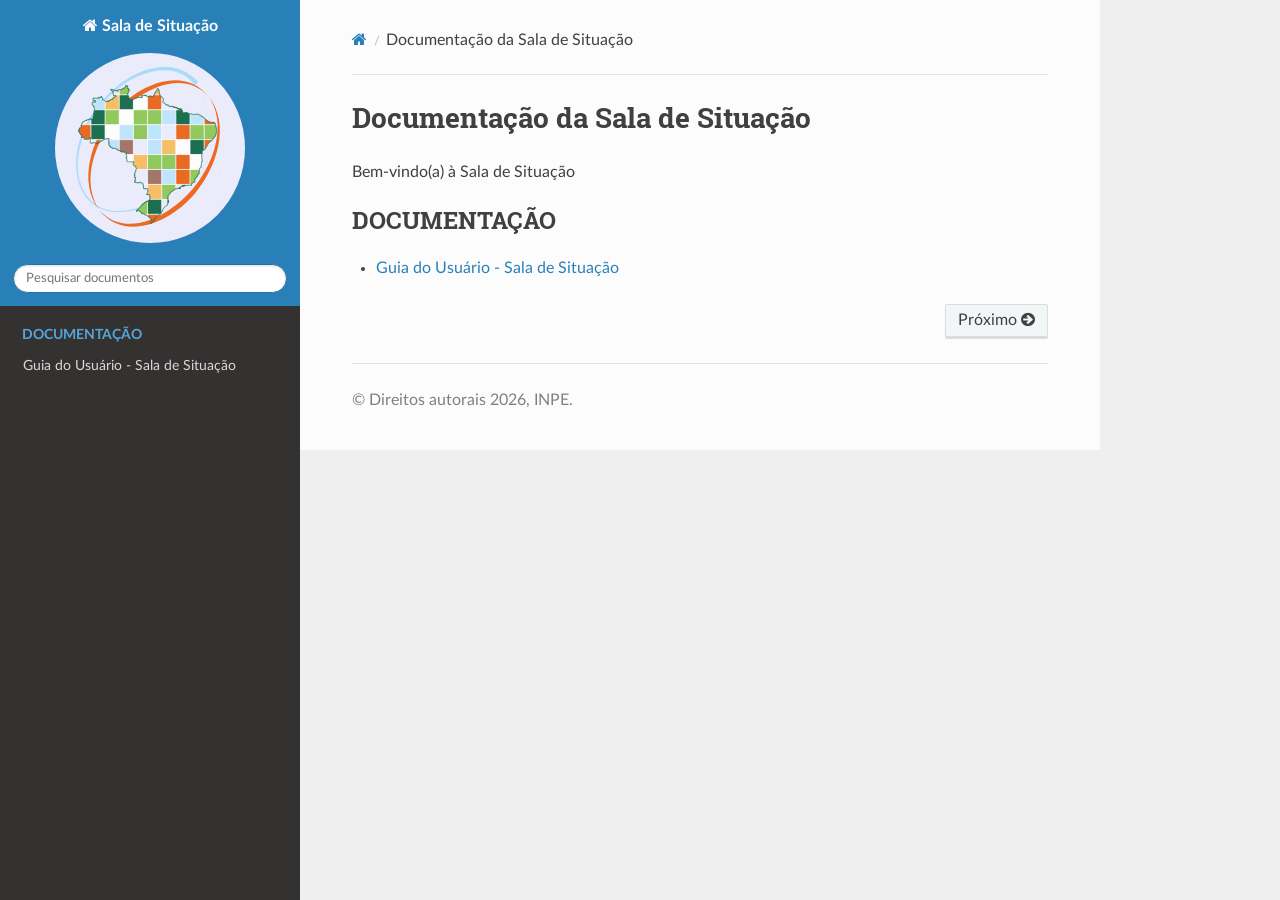
==== index.html @ 388e9366 "Add files via upload" ====
<!DOCTYPE html>
<html class="writer-html5" lang="pt-BR" data-content_root="./">
<head>
  <meta charset="utf-8" />
  <meta name="viewport" content="width=device-width, initial-scale=1" />
  <meta name="viewport" content="width=device-width, initial-scale=1.0" />
  <title>Documentação do Sala de Situação &mdash; Documentação Sala de Situação 1.0.0</title>
  <link rel="stylesheet" type="text/css" href="_static/pygments.css?v=b86133f3" />
  <link rel="stylesheet" type="text/css" href="_static/css/theme.css?v=9edc463e" />
  <link rel="stylesheet" type="text/css" href="_static/style.css?v=659b1e63" />

  <script src="_static/jquery.js?v=5d32c60e"></script>
  <script src="_static/_sphinx_javascript_frameworks_compat.js?v=2cd50e6c"></script>
  <script src="_static/documentation_options.js?v=c0c8e3fa"></script>
  <script src="_static/doctools.js?v=fd6eb6e6"></script>
  <script src="_static/sphinx_highlight.js?v=6ffebe34"></script>
  <script src="_static/translations.js?v=71a39b36"></script>
  <script src="_static/js/theme.js"></script>
  <link rel="index" title="Índice" href="genindex.html" />
  <link rel="search" title="Buscar" href="search.html" />
  <link rel="next" title="Guia do Usuário - Sala de Situação" href="documentacao/sala_de_situacao.html" /> 
</head>

<body class="wy-body-for-nav"> 
  <div class="wy-grid-for-nav">
    <nav data-toggle="wy-nav-shift" class="wy-nav-side">
      <div class="wy-side-scroll">
        <div class="wy-side-nav-search">
          <a href="#" class="icon icon-home">
            Sala de Situação
            <!-- CORRIGIDO: Barra invertida -> normal -->
            <img src="_images/logo_ams.svg" class="logo" alt="Logo" style="height: 200px; width: auto;"/>
          </a>
          <div role="search">
            <form id="rtd-search-form" class="wy-form" action="search.html" method="get">
              <input type="text" name="q" placeholder="Pesquisar documentos" aria-label="Pesquisar documentos" />
              <input type="hidden" name="check_keywords" value="yes" />
              <input type="hidden" name="area" value="default" />
            </form>
          </div>
        </div>
        <div class="wy-menu wy-menu-vertical" data-spy="affix" role="navigation" aria-label="Menu de navegação">
          <p class="caption" role="heading"><span class="caption-text">DOCUMENTAÇÃO</span></p>
          <ul>
            <li class="toctree-l1"><a class="reference internal" href="documentacao/sala_de_situacao.html">Guia do Usuário - Sala de Situação</a></li>
          </ul>
        </div>
      </div>
    </nav>

    <section data-toggle="wy-nav-shift" class="wy-nav-content-wrap">
      <nav class="wy-nav-top" aria-label="Menu de navegação móvel">
        <i data-toggle="wy-nav-top" class="fa fa-bars"></i>
        <a href="#">Sala de Situação</a>
      </nav>

      <div class="wy-nav-content">
        <div class="rst-content">
          <div role="navigation" aria-label="Navegação da página">
            <ul class="wy-breadcrumbs">
              <li><a href="#" class="icon icon-home" aria-label="Home"></a></li>
              <li class="breadcrumb-item active">Documentação da Sala de Situação</li>
              <li class="wy-breadcrumbs-aside"></li>
            </ul>
            <hr/>
          </div>
          <div role="main" class="document" itemscope="itemscope" itemtype="http://schema.org/Article">
            <div itemprop="articleBody">
              <section id="documentacao-da-sala-de-situacao">
                <h1>Documentação da Sala de Situação<a class="headerlink" href="#documentacao-da-sala-de-situacao" title="Link para este cabeçalho">&#xFE0F;</a></h1>
                <p>Bem-vindo(a) à Sala de Situação</p>
                <div class="toctree-wrapper compound">
                  <p class="caption" role="heading"><span class="caption-text">DOCUMENTAÇÃO</span></p>
                  <ul>
                    <li class="toctree-l1"><a class="reference internal" href="documentacao/sala_de_situacao.html">Guia do Usuário - Sala de Situação</a></li>
                  </ul>
                </div>
              </section>
            </div>
          </div>
          <footer>
            <div class="rst-footer-buttons" role="navigation" aria-label="Rodapé">
              <a href="documentacao/sala_de_situacao.html" class="btn btn-neutral float-right" title="Guia do Usuário - Sala de Situação" accesskey="n" rel="next">Próximo <span class="fa fa-arrow-circle-right" aria-hidden="true"></span></a>
            </div>
            <hr/>
            <div role="contentinfo">
              <p>&copy; Direitos autorais 2026, INPE.</p>
            </div>
          </footer>
        </div>
      </div>
    </section>
  </div>
  <script>
    jQuery(function () {
      SphinxRtdTheme.Navigation.enable(true);
    });
  </script> 
</body>
</html>
---- _static/css/theme.css ----
html{box-sizing:border-box}*,:after,:before{box-sizing:inherit}article,aside,details,figcaption,figure,footer,header,hgroup,nav,section{display:block}audio,canvas,video{display:inline-block;*display:inline;*zoom:1}[hidden],audio:not([controls]){display:none}*{-webkit-box-sizing:border-box;-moz-box-sizing:border-box;box-sizing:border-box}html{font-size:100%;-webkit-text-size-adjust:100%;-ms-text-size-adjust:100%}body{margin:0}a:active,a:hover{outline:0}abbr[title]{border-bottom:1px dotted}b,strong{font-weight:700}blockquote{margin:0}dfn{font-style:italic}ins{background:#ff9;text-decoration:none}ins,mark{color:#000}mark{background:#ff0;font-style:italic;font-weight:700}.rst-content code,.rst-content tt,code,kbd,pre,samp{font-family:monospace,serif;_font-family:courier new,monospace;font-size:1em}pre{white-space:pre}q{quotes:none}q:after,q:before{content:"";content:none}small{font-size:85%}sub,sup{font-size:75%;line-height:0;position:relative;vertical-align:baseline}sup{top:-.5em}sub{bottom:-.25em}dl,ol,ul{margin:0;padding:0;list-style:none;list-style-image:none}li{list-style:none}dd{margin:0}img{border:0;-ms-interpolation-mode:bicubic;vertical-align:middle;max-width:100%}svg:not(:root){overflow:hidden}figure,form{margin:0}label{cursor:pointer}button,input,select,textarea{font-size:100%;margin:0;vertical-align:baseline;*vertical-align:middle}button,input{line-height:normal}button,input[type=button],input[type=reset],input[type=submit]{cursor:pointer;-webkit-appearance:button;*overflow:visible}button[disabled],input[disabled]{cursor:default}input[type=search]{-webkit-appearance:textfield;-moz-box-sizing:content-box;-webkit-box-sizing:content-box;box-sizing:content-box}textarea{resize:vertical}table{border-collapse:collapse;border-spacing:0}td{vertical-align:top}.chromeframe{margin:.2em 0;background:#ccc;color:#000;padding:.2em 0}.ir{display:block;border:0;text-indent:-999em;overflow:hidden;background-color:transparent;background-repeat:no-repeat;text-align:left;direction:ltr;*line-height:0}.ir br{display:none}.hidden{display:none!important;visibility:hidden}.visuallyhidden{border:0;clip:rect(0 0 0 0);height:1px;margin:-1px;overflow:hidden;padding:0;position:absolute;width:1px}.visuallyhidden.focusable:active,.visuallyhidden.focusable:focus{clip:auto;height:auto;margin:0;overflow:visible;position:static;width:auto}.invisible{visibility:hidden}.relative{position:relative}big,small{font-size:100%}@media print{body,html,section{background:none!important}*{box-shadow:none!important;text-shadow:none!important;filter:none!important;-ms-filter:none!important}a,a:visited{text-decoration:underline}.ir a:after,a[href^="#"]:after,a[href^="javascript:"]:after{content:""}blockquote,pre{page-break-inside:avoid}thead{display:table-header-group}img,tr{page-break-inside:avoid}img{max-width:100%!important}@page{margin:.5cm}.rst-content .toctree-wrapper>p.caption,h2,h3,p{orphans:3;widows:3}.rst-content .toctree-wrapper>p.caption,h2,h3{page-break-after:avoid}}.btn,.fa:before,.icon:before,.rst-content .admonition,.rst-content .admonition-title:before,.rst-content .admonition-todo,.rst-content .attention,.rst-content .caution,.rst-content .code-block-caption .headerlink:before,.rst-content .danger,.rst-content .eqno .headerlink:before,.rst-content .error,.rst-content .hint,.rst-content .important,.rst-content .note,.rst-content .seealso,.rst-content .tip,.rst-content .warning,.rst-content code.download span:first-child:before,.rst-content dl dt .headerlink:before,.rst-content h1 .headerlink:before,.rst-content h2 .headerlink:before,.rst-content h3 .headerlink:before,.rst-content h4 .headerlink:before,.rst-content h5 .headerlink:before,.rst-content h6 .headerlink:before,.rst-content p.caption .headerlink:before,.rst-content p .headerlink:before,.rst-content table>caption .headerlink:before,.rst-content tt.download span:first-child:before,.wy-alert,.wy-dropdown .caret:before,.wy-inline-validate.wy-inline-validate-danger .wy-input-context:before,.wy-inline-validate.wy-inline-validate-info .wy-input-context:before,.wy-inline-validate.wy-inline-validate-success .wy-input-context:before,.wy-inline-validate.wy-inline-validate-warning .wy-input-context:before,.wy-menu-vertical li.current>a button.toctree-expand:before,.wy-menu-vertical li.on a button.toctree-expand:before,.wy-menu-vertical li button.toctree-expand:before,input[type=color],input[type=date],input[type=datetime-local],input[type=datetime],input[type=email],input[type=month],input[type=number],input[type=password],input[type=search],input[type=tel],input[type=text],input[type=time],input[type=url],input[type=week],select,textarea{-webkit-font-smoothing:antialiased}.clearfix{*zoom:1}.clearfix:after,.clearfix:before{display:table;content:""}.clearfix:after{clear:both}/*!
 *  Font Awesome 4.7.0 by @davegandy - http://fontawesome.io - @fontawesome
 *  License - http://fontawesome.io/license (Font: SIL OFL 1.1, CSS: MIT License)
 */@font-face{font-family:FontAwesome;src:url(fonts/fontawesome-webfont.eot?674f50d287a8c48dc19ba404d20fe713);src:url(fonts/fontawesome-webfont.eot?674f50d287a8c48dc19ba404d20fe713?#iefix&v=4.7.0) format("embedded-opentype"),url(fonts/fontawesome-webfont.woff2?af7ae505a9eed503f8b8e6982036873e) format("woff2"),url(fonts/fontawesome-webfont.woff?fee66e712a8a08eef5805a46892932ad) format("woff"),url(fonts/fontawesome-webfont.ttf?b06871f281fee6b241d60582ae9369b9) format("truetype"),url(fonts/fontawesome-webfont.svg?912ec66d7572ff821749319396470bde#fontawesomeregular) format("svg");font-weight:400;font-style:normal}.fa,.icon,.rst-content .admonition-title,.rst-content .code-block-caption .headerlink,.rst-content .eqno .headerlink,.rst-content code.download span:first-child,.rst-content dl dt .headerlink,.rst-content h1 .headerlink,.rst-content h2 .headerlink,.rst-content h3 .headerlink,.rst-content h4 .headerlink,.rst-content h5 .headerlink,.rst-content h6 .headerlink,.rst-content p.caption .headerlink,.rst-content p .headerlink,.rst-content table>caption .headerlink,.rst-content tt.download span:first-child,.wy-menu-vertical li.current>a button.toctree-expand,.wy-menu-vertical li.on a button.toctree-expand,.wy-menu-vertical li button.toctree-expand{display:inline-block;font:normal normal normal 14px/1 FontAwesome;font-size:inherit;text-rendering:auto;-webkit-font-smoothing:antialiased;-moz-osx-font-smoothing:grayscale}.fa-lg{font-size:1.33333em;line-height:.75em;vertical-align:-15%}.fa-2x{font-size:2em}.fa-3x{font-size:3em}.fa-4x{font-size:4em}.fa-5x{font-size:5em}.fa-fw{width:1.28571em;text-align:center}.fa-ul{padding-left:0;margin-left:2.14286em;list-style-type:none}.fa-ul>li{position:relative}.fa-li{position:absolute;left:-2.14286em;width:2.14286em;top:.14286em;text-align:center}.fa-li.fa-lg{left:-1.85714em}.fa-border{padding:.2em .25em .15em;border:.08em solid #eee;border-radius:.1em}.fa-pull-left{float:left}.fa-pull-right{float:right}.fa-pull-left.icon,.fa.fa-pull-left,.rst-content .code-block-caption .fa-pull-left.headerlink,.rst-content .eqno .fa-pull-left.headerlink,.rst-content .fa-pull-left.admonition-title,.rst-content code.download span.fa-pull-left:first-child,.rst-content dl dt .fa-pull-left.headerlink,.rst-content h1 .fa-pull-left.headerlink,.rst-content h2 .fa-pull-left.headerlink,.rst-content h3 .fa-pull-left.headerlink,.rst-content h4 .fa-pull-left.headerlink,.rst-content h5 .fa-pull-left.headerlink,.rst-content h6 .fa-pull-left.headerlink,.rst-content p .fa-pull-left.headerlink,.rst-content table>caption .fa-pull-left.headerlink,.rst-content tt.download span.fa-pull-left:first-child,.wy-menu-vertical li.current>a button.fa-pull-left.toctree-expand,.wy-menu-vertical li.on a button.fa-pull-left.toctree-expand,.wy-menu-vertical li button.fa-pull-left.toctree-expand{margin-right:.3em}.fa-pull-right.icon,.fa.fa-pull-right,.rst-content .code-block-caption .fa-pull-right.headerlink,.rst-content .eqno .fa-pull-right.headerlink,.rst-content .fa-pull-right.admonition-title,.rst-content code.download span.fa-pull-right:first-child,.rst-content dl dt .fa-pull-right.headerlink,.rst-content h1 .fa-pull-right.headerlink,.rst-content h2 .fa-pull-right.headerlink,.rst-content h3 .fa-pull-right.headerlink,.rst-content h4 .fa-pull-right.headerlink,.rst-content h5 .fa-pull-right.headerlink,.rst-content h6 .fa-pull-right.headerlink,.rst-content p .fa-pull-right.headerlink,.rst-content table>caption .fa-pull-right.headerlink,.rst-content tt.download span.fa-pull-right:first-child,.wy-menu-vertical li.current>a button.fa-pull-right.toctree-expand,.wy-menu-vertical li.on a button.fa-pull-right.toctree-expand,.wy-menu-vertical li button.fa-pull-right.toctree-expand{margin-left:.3em}.pull-right{float:right}.pull-left{float:left}.fa.pull-left,.pull-left.icon,.rst-content .code-block-caption .pull-left.headerlink,.rst-content .eqno .pull-left.headerlink,.rst-content .pull-left.admonition-title,.rst-content code.download span.pull-left:first-child,.rst-content dl dt .pull-left.headerlink,.rst-content h1 .pull-left.headerlink,.rst-content h2 .pull-left.headerlink,.rst-content h3 .pull-left.headerlink,.rst-content h4 .pull-left.headerlink,.rst-content h5 .pull-left.headerlink,.rst-content h6 .pull-left.headerlink,.rst-content p .pull-left.headerlink,.rst-content table>caption .pull-left.headerlink,.rst-content tt.download span.pull-left:first-child,.wy-menu-vertical li.current>a button.pull-left.toctree-expand,.wy-menu-vertical li.on a button.pull-left.toctree-expand,.wy-menu-vertical li button.pull-left.toctree-expand{margin-right:.3em}.fa.pull-right,.pull-right.icon,.rst-content .code-block-caption .pull-right.headerlink,.rst-content .eqno .pull-right.headerlink,.rst-content .pull-right.admonition-title,.rst-content code.download span.pull-right:first-child,.rst-content dl dt .pull-right.headerlink,.rst-content h1 .pull-right.headerlink,.rst-content h2 .pull-right.headerlink,.rst-content h3 .pull-right.headerlink,.rst-content h4 .pull-right.headerlink,.rst-content h5 .pull-right.headerlink,.rst-content h6 .pull-right.headerlink,.rst-content p .pull-right.headerlink,.rst-content table>caption .pull-right.headerlink,.rst-content tt.download span.pull-right:first-child,.wy-menu-vertical li.current>a button.pull-right.toctree-expand,.wy-menu-vertical li.on a button.pull-right.toctree-expand,.wy-menu-vertical li button.pull-right.toctree-expand{margin-left:.3em}.fa-spin{-webkit-animation:fa-spin 2s linear infinite;animation:fa-spin 2s linear infinite}.fa-pulse{-webkit-animation:fa-spin 1s steps(8) infinite;animation:fa-spin 1s steps(8) infinite}@-webkit-keyframes fa-spin{0%{-webkit-transform:rotate(0deg);transform:rotate(0deg)}to{-webkit-transform:rotate(359deg);transform:rotate(359deg)}}@keyframes fa-spin{0%{-webkit-transform:rotate(0deg);transform:rotate(0deg)}to{-webkit-transform:rotate(359deg);transform:rotate(359deg)}}.fa-rotate-90{-ms-filter:"progid:DXImageTransform.Microsoft.BasicImage(rotation=1)";-webkit-transform:rotate(90deg);-ms-transform:rotate(90deg);transform:rotate(90deg)}.fa-rotate-180{-ms-filter:"progid:DXImageTransform.Microsoft.BasicImage(rotation=2)";-webkit-transform:rotate(180deg);-ms-transform:rotate(180deg);transform:rotate(180deg)}.fa-rotate-270{-ms-filter:"progid:DXImageTransform.Microsoft.BasicImage(rotation=3)";-webkit-transform:rotate(270deg);-ms-transform:rotate(270deg);transform:rotate(270deg)}.fa-flip-horizontal{-ms-filter:"progid:DXImageTransform.Microsoft.BasicImage(rotation=0, mirror=1)";-webkit-transform:scaleX(-1);-ms-transform:scaleX(-1);transform:scaleX(-1)}.fa-flip-vertical{-ms-filter:"progid:DXImageTransform.Microsoft.BasicImage(rotation=2, mirror=1)";-webkit-transform:scaleY(-1);-ms-transform:scaleY(-1);transform:scaleY(-1)}:root .fa-flip-horizontal,:root .fa-flip-vertical,:root .fa-rotate-90,:root .fa-rotate-180,:root .fa-rotate-270{filter:none}.fa-stack{position:relative;display:inline-block;width:2em;height:2em;line-height:2em;vertical-align:middle}.fa-stack-1x,.fa-stack-2x{position:absolute;left:0;width:100%;text-align:center}.fa-stack-1x{line-height:inherit}.fa-stack-2x{font-size:2em}.fa-inverse{color:#fff}.fa-glass:before{content:""}.fa-music:before{content:""}.fa-search:before,.icon-search:before{content:""}.fa-envelope-o:before{content:""}.fa-heart:before{content:""}.fa-star:before{content:""}.fa-star-o:before{content:""}.fa-user:before{content:""}.fa-film:before{content:""}.fa-th-large:before{content:""}.fa-th:before{content:""}.fa-th-list:before{content:""}.fa-check:before{content:""}.fa-close:before,.fa-remove:before,.fa-times:before{content:""}.fa-search-plus:before{content:""}.fa-search-minus:before{content:""}.fa-power-off:before{content:""}.fa-signal:before{content:""}.fa-cog:before,.fa-gear:before{content:""}.fa-trash-o:before{content:""}.fa-home:before,.icon-home:before{content:""}.fa-file-o:before{content:""}.fa-clock-o:before{content:""}.fa-road:before{content:""}.fa-download:before,.rst-content code.download span:first-child:before,.rst-content tt.download span:first-child:before{content:""}.fa-arrow-circle-o-down:before{content:""}.fa-arrow-circle-o-up:before{content:""}.fa-inbox:before{content:""}.fa-play-circle-o:before{content:""}.fa-repeat:before,.fa-rotate-right:before{content:""}.fa-refresh:before{content:""}.fa-list-alt:before{content:""}.fa-lock:before{content:""}.fa-flag:before{content:""}.fa-headphones:before{content:""}.fa-volume-off:before{content:""}.fa-volume-down:before{content:""}.fa-volume-up:before{content:""}.fa-qrcode:before{content:""}.fa-barcode:before{content:""}.fa-tag:before{content:""}.fa-tags:before{content:""}.fa-book:before,.icon-book:before{content:""}.fa-bookmark:before{content:""}.fa-print:before{content:""}.fa-camera:before{content:""}.fa-font:before{content:""}.fa-bold:before{content:""}.fa-italic:before{content:""}.fa-text-height:before{content:""}.fa-text-width:before{content:""}.fa-align-left:before{content:""}.fa-align-center:before{content:""}.fa-align-right:before{content:""}.fa-align-justify:before{content:""}.fa-list:before{content:""}.fa-dedent:before,.fa-outdent:before{content:""}.fa-indent:before{content:""}.fa-video-camera:before{content:""}.fa-image:before,.fa-photo:before,.fa-picture-o:before{content:""}.fa-pencil:before{content:""}.fa-map-marker:before{content:""}.fa-adjust:before{content:""}.fa-tint:before{content:""}.fa-edit:before,.fa-pencil-square-o:before{content:""}.fa-share-square-o:before{content:""}.fa-check-square-o:before{content:""}.fa-arrows:before{content:""}.fa-step-backward:before{content:""}.fa-fast-backward:before{content:""}.fa-backward:before{content:""}.fa-play:before{content:""}.fa-pause:before{content:""}.fa-stop:before{content:""}.fa-forward:before{content:""}.fa-fast-forward:before{content:""}.fa-step-forward:before{content:""}.fa-eject:before{content:""}.fa-chevron-left:before{content:""}.fa-chevron-right:before{content:""}.fa-plus-circle:before{content:""}.fa-minus-circle:before{content:""}.fa-times-circle:before,.wy-inline-validate.wy-inline-validate-danger .wy-input-context:before{content:""}.fa-check-circle:before,.wy-inline-validate.wy-inline-validate-success .wy-input-context:before{content:""}.fa-question-circle:before{content:""}.fa-info-circle:before{content:""}.fa-crosshairs:before{content:""}.fa-times-circle-o:before{content:""}.fa-check-circle-o:before{content:""}.fa-ban:before{content:""}.fa-arrow-left:before{content:""}.fa-arrow-right:before{content:""}.fa-arrow-up:before{content:""}.fa-arrow-down:before{content:""}.fa-mail-forward:before,.fa-share:before{content:""}.fa-expand:before{content:""}.fa-compress:before{content:""}.fa-plus:before{content:""}.fa-minus:before{content:""}.fa-asterisk:before{content:""}.fa-exclamation-circle:before,.rst-content .admonition-title:before,.wy-inline-validate.wy-inline-validate-info .wy-input-context:before,.wy-inline-validate.wy-inline-validate-warning .wy-input-context:before{content:""}.fa-gift:before{content:""}.fa-leaf:before{content:""}.fa-fire:before,.icon-fire:before{content:""}.fa-eye:before{content:""}.fa-eye-slash:before{content:""}.fa-exclamation-triangle:before,.fa-warning:before{content:""}.fa-plane:before{content:""}.fa-calendar:before{content:""}.fa-random:before{content:""}.fa-comment:before{content:""}.fa-magnet:before{content:""}.fa-chevron-up:before{content:""}.fa-chevron-down:before{content:""}.fa-retweet:before{content:""}.fa-shopping-cart:before{content:""}.fa-folder:before{content:""}.fa-folder-open:before{content:""}.fa-arrows-v:before{content:""}.fa-arrows-h:before{content:""}.fa-bar-chart-o:before,.fa-bar-chart:before{content:""}.fa-twitter-square:before{content:""}.fa-facebook-square:before{content:""}.fa-camera-retro:before{content:""}.fa-key:before{content:""}.fa-cogs:before,.fa-gears:before{content:""}.fa-comments:before{content:""}.fa-thumbs-o-up:before{content:""}.fa-thumbs-o-down:before{content:""}.fa-star-half:before{content:""}.fa-heart-o:before{content:""}.fa-sign-out:before{content:""}.fa-linkedin-square:before{content:""}.fa-thumb-tack:before{content:""}.fa-external-link:before{content:""}.fa-sign-in:before{content:""}.fa-trophy:before{content:""}.fa-github-square:before{content:""}.fa-upload:before{content:""}.fa-lemon-o:before{content:""}.fa-phone:before{content:""}.fa-square-o:before{content:""}.fa-bookmark-o:before{content:""}.fa-phone-square:before{content:""}.fa-twitter:before{content:""}.fa-facebook-f:before,.fa-facebook:before{content:""}.fa-github:before,.icon-github:before{content:""}.fa-unlock:before{content:""}.fa-credit-card:before{content:""}.fa-feed:before,.fa-rss:before{content:""}.fa-hdd-o:before{content:""}.fa-bullhorn:before{content:""}.fa-bell:before{content:""}.fa-certificate:before{content:""}.fa-hand-o-right:before{content:""}.fa-hand-o-left:before{content:""}.fa-hand-o-up:before{content:""}.fa-hand-o-down:before{content:""}.fa-arrow-circle-left:before,.icon-circle-arrow-left:before{content:""}.fa-arrow-circle-right:before,.icon-circle-arrow-right:before{content:""}.fa-arrow-circle-up:before{content:""}.fa-arrow-circle-down:before{content:""}.fa-globe:before{content:""}.fa-wrench:before{content:""}.fa-tasks:before{content:""}.fa-filter:before{content:""}.fa-briefcase:before{content:""}.fa-arrows-alt:before{content:""}.fa-group:before,.fa-users:before{content:""}.fa-chain:before,.fa-link:before,.icon-link:before{content:""}.fa-cloud:before{content:""}.fa-flask:before{content:""}.fa-cut:before,.fa-scissors:before{content:""}.fa-copy:before,.fa-files-o:before{content:""}.fa-paperclip:before{content:""}.fa-floppy-o:before,.fa-save:before{content:""}.fa-square:before{content:""}.fa-bars:before,.fa-navicon:before,.fa-reorder:before{content:""}.fa-list-ul:before{content:""}.fa-list-ol:before{content:""}.fa-strikethrough:before{content:""}.fa-underline:before{content:""}.fa-table:before{content:""}.fa-magic:before{content:""}.fa-truck:before{content:""}.fa-pinterest:before{content:""}.fa-pinterest-square:before{content:""}.fa-google-plus-square:before{content:""}.fa-google-plus:before{content:""}.fa-money:before{content:""}.fa-caret-down:before,.icon-caret-down:before,.wy-dropdown .caret:before{content:""}.fa-caret-up:before{content:""}.fa-caret-left:before{content:""}.fa-caret-right:before{content:""}.fa-columns:before{content:""}.fa-sort:before,.fa-unsorted:before{content:""}.fa-sort-desc:before,.fa-sort-down:before{content:""}.fa-sort-asc:before,.fa-sort-up:before{content:""}.fa-envelope:before{content:""}.fa-linkedin:before{content:""}.fa-rotate-left:before,.fa-undo:before{content:""}.fa-gavel:before,.fa-legal:before{content:""}.fa-dashboard:before,.fa-tachometer:before{content:""}.fa-comment-o:before{content:""}.fa-comments-o:before{content:""}.fa-bolt:before,.fa-flash:before{content:""}.fa-sitemap:before{content:""}.fa-umbrella:before{content:""}.fa-clipboard:before,.fa-paste:before{content:""}.fa-lightbulb-o:before{content:""}.fa-exchange:before{content:""}.fa-cloud-download:before{content:""}.fa-cloud-upload:before{content:""}.fa-user-md:before{content:""}.fa-stethoscope:before{content:""}.fa-suitcase:before{content:""}.fa-bell-o:before{content:""}.fa-coffee:before{content:""}.fa-cutlery:before{content:""}.fa-file-text-o:before{content:""}.fa-building-o:before{content:""}.fa-hospital-o:before{content:""}.fa-ambulance:before{content:""}.fa-medkit:before{content:""}.fa-fighter-jet:before{content:""}.fa-beer:before{content:""}.fa-h-square:before{content:""}.fa-plus-square:before{content:""}.fa-angle-double-left:before{content:""}.fa-angle-double-right:before{content:""}.fa-angle-double-up:before{content:""}.fa-angle-double-down:before{content:""}.fa-angle-left:before{content:""}.fa-angle-right:before{content:""}.fa-angle-up:before{content:""}.fa-angle-down:before{content:""}.fa-desktop:before{content:""}.fa-laptop:before{content:""}.fa-tablet:before{content:""}.fa-mobile-phone:before,.fa-mobile:before{content:""}.fa-circle-o:before{content:""}.fa-quote-left:before{content:""}.fa-quote-right:before{content:""}.fa-spinner:before{content:""}.fa-circle:before{content:""}.fa-mail-reply:before,.fa-reply:before{content:""}.fa-github-alt:before{content:""}.fa-folder-o:before{content:""}.fa-folder-open-o:before{content:""}.fa-smile-o:before{content:""}.fa-frown-o:before{content:""}.fa-meh-o:before{content:""}.fa-gamepad:before{content:""}.fa-keyboard-o:before{content:""}.fa-flag-o:before{content:""}.fa-flag-checkered:before{content:""}.fa-terminal:before{content:""}.fa-code:before{content:""}.fa-mail-reply-all:before,.fa-reply-all:before{content:""}.fa-star-half-empty:before,.fa-star-half-full:before,.fa-star-half-o:before{content:""}.fa-location-arrow:before{content:""}.fa-crop:before{content:""}.fa-code-fork:before{content:""}.fa-chain-broken:before,.fa-unlink:before{content:""}.fa-question:before{content:""}.fa-info:before{content:""}.fa-exclamation:before{content:""}.fa-superscript:before{content:""}.fa-subscript:before{content:""}.fa-eraser:before{content:""}.fa-puzzle-piece:before{content:""}.fa-microphone:before{content:""}.fa-microphone-slash:before{content:""}.fa-shield:before{content:""}.fa-calendar-o:before{content:""}.fa-fire-extinguisher:before{content:""}.fa-rocket:before{content:""}.fa-maxcdn:before{content:""}.fa-chevron-circle-left:before{content:""}.fa-chevron-circle-right:before{content:""}.fa-chevron-circle-up:before{content:""}.fa-chevron-circle-down:before{content:""}.fa-html5:before{content:""}.fa-css3:before{content:""}.fa-anchor:before{content:""}.fa-unlock-alt:before{content:""}.fa-bullseye:before{content:""}.fa-ellipsis-h:before{content:""}.fa-ellipsis-v:before{content:""}.fa-rss-square:before{content:""}.fa-play-circle:before{content:""}.fa-ticket:before{content:""}.fa-minus-square:before{content:""}.fa-minus-square-o:before,.wy-menu-vertical li.current>a button.toctree-expand:before,.wy-menu-vertical li.on a button.toctree-expand:before{content:""}.fa-level-up:before{content:""}.fa-level-down:before{content:""}.fa-check-square:before{content:""}.fa-pencil-square:before{content:""}.fa-external-link-square:before{content:""}.fa-share-square:before{content:""}.fa-compass:before{content:""}.fa-caret-square-o-down:before,.fa-toggle-down:before{content:""}.fa-caret-square-o-up:before,.fa-toggle-up:before{content:""}.fa-caret-square-o-right:before,.fa-toggle-right:before{content:""}.fa-eur:before,.fa-euro:before{content:""}.fa-gbp:before{content:""}.fa-dollar:before,.fa-usd:before{content:""}.fa-inr:before,.fa-rupee:before{content:""}.fa-cny:before,.fa-jpy:before,.fa-rmb:before,.fa-yen:before{content:""}.fa-rouble:before,.fa-rub:before,.fa-ruble:before{content:""}.fa-krw:before,.fa-won:before{content:""}.fa-bitcoin:before,.fa-btc:before{content:""}.fa-file:before{content:""}.fa-file-text:before{content:""}.fa-sort-alpha-asc:before{content:""}.fa-sort-alpha-desc:before{content:""}.fa-sort-amount-asc:before{content:""}.fa-sort-amount-desc:before{content:""}.fa-sort-numeric-asc:before{content:""}.fa-sort-numeric-desc:before{content:""}.fa-thumbs-up:before{content:""}.fa-thumbs-down:before{content:""}.fa-youtube-square:before{content:""}.fa-youtube:before{content:""}.fa-xing:before{content:""}.fa-xing-square:before{content:""}.fa-youtube-play:before{content:""}.fa-dropbox:before{content:""}.fa-stack-overflow:before{content:""}.fa-instagram:before{content:""}.fa-flickr:before{content:""}.fa-adn:before{content:""}.fa-bitbucket:before,.icon-bitbucket:before{content:""}.fa-bitbucket-square:before{content:""}.fa-tumblr:before{content:""}.fa-tumblr-square:before{content:""}.fa-long-arrow-down:before{content:""}.fa-long-arrow-up:before{content:""}.fa-long-arrow-left:before{content:""}.fa-long-arrow-right:before{content:""}.fa-apple:before{content:""}.fa-windows:before{content:""}.fa-android:before{content:""}.fa-linux:before{content:""}.fa-dribbble:before{content:""}.fa-skype:before{content:""}.fa-foursquare:before{content:""}.fa-trello:before{content:""}.fa-female:before{content:""}.fa-male:before{content:""}.fa-gittip:before,.fa-gratipay:before{content:""}.fa-sun-o:before{content:""}.fa-moon-o:before{content:""}.fa-archive:before{content:""}.fa-bug:before{content:""}.fa-vk:before{content:""}.fa-weibo:before{content:""}.fa-renren:before{content:""}.fa-pagelines:before{content:""}.fa-stack-exchange:before{content:""}.fa-arrow-circle-o-right:before{content:""}.fa-arrow-circle-o-left:before{content:""}.fa-caret-square-o-left:before,.fa-toggle-left:before{content:""}.fa-dot-circle-o:before{content:""}.fa-wheelchair:before{content:""}.fa-vimeo-square:before{content:""}.fa-try:before,.fa-turkish-lira:before{content:""}.fa-plus-square-o:before,.wy-menu-vertical li button.toctree-expand:before{content:""}.fa-space-shuttle:before{content:""}.fa-slack:before{content:""}.fa-envelope-square:before{content:""}.fa-wordpress:before{content:""}.fa-openid:before{content:""}.fa-bank:before,.fa-institution:before,.fa-university:before{content:""}.fa-graduation-cap:before,.fa-mortar-board:before{content:""}.fa-yahoo:before{content:""}.fa-google:before{content:""}.fa-reddit:before{content:""}.fa-reddit-square:before{content:""}.fa-stumbleupon-circle:before{content:""}.fa-stumbleupon:before{content:""}.fa-delicious:before{content:""}.fa-digg:before{content:""}.fa-pied-piper-pp:before{content:""}.fa-pied-piper-alt:before{content:""}.fa-drupal:before{content:""}.fa-joomla:before{content:""}.fa-language:before{content:""}.fa-fax:before{content:""}.fa-building:before{content:""}.fa-child:before{content:""}.fa-paw:before{content:""}.fa-spoon:before{content:""}.fa-cube:before{content:""}.fa-cubes:before{content:""}.fa-behance:before{content:""}.fa-behance-square:before{content:""}.fa-steam:before{content:""}.fa-steam-square:before{content:""}.fa-recycle:before{content:""}.fa-automobile:before,.fa-car:before{content:""}.fa-cab:before,.fa-taxi:before{content:""}.fa-tree:before{content:""}.fa-spotify:before{content:""}.fa-deviantart:before{content:""}.fa-soundcloud:before{content:""}.fa-database:before{content:""}.fa-file-pdf-o:before{content:""}.fa-file-word-o:before{content:""}.fa-file-excel-o:before{content:""}.fa-file-powerpoint-o:before{content:""}.fa-file-image-o:before,.fa-file-photo-o:before,.fa-file-picture-o:before{content:""}.fa-file-archive-o:before,.fa-file-zip-o:before{content:""}.fa-file-audio-o:before,.fa-file-sound-o:before{content:""}.fa-file-movie-o:before,.fa-file-video-o:before{content:""}.fa-file-code-o:before{content:""}.fa-vine:before{content:""}.fa-codepen:before{content:""}.fa-jsfiddle:before{content:""}.fa-life-bouy:before,.fa-life-buoy:before,.fa-life-ring:before,.fa-life-saver:before,.fa-support:before{content:""}.fa-circle-o-notch:before{content:""}.fa-ra:before,.fa-rebel:before,.fa-resistance:before{content:""}.fa-empire:before,.fa-ge:before{content:""}.fa-git-square:before{content:""}.fa-git:before{content:""}.fa-hacker-news:before,.fa-y-combinator-square:before,.fa-yc-square:before{content:""}.fa-tencent-weibo:before{content:""}.fa-qq:before{content:""}.fa-wechat:before,.fa-weixin:before{content:""}.fa-paper-plane:before,.fa-send:before{content:""}.fa-paper-plane-o:before,.fa-send-o:before{content:""}.fa-history:before{content:""}.fa-circle-thin:before{content:""}.fa-header:before{content:""}.fa-paragraph:before{content:""}.fa-sliders:before{content:""}.fa-share-alt:before{content:""}.fa-share-alt-square:before{content:""}.fa-bomb:before{content:""}.fa-futbol-o:before,.fa-soccer-ball-o:before{content:""}.fa-tty:before{content:""}.fa-binoculars:before{content:""}.fa-plug:before{content:""}.fa-slideshare:before{content:""}.fa-twitch:before{content:""}.fa-yelp:before{content:""}.fa-newspaper-o:before{content:""}.fa-wifi:before{content:""}.fa-calculator:before{content:""}.fa-paypal:before{content:""}.fa-google-wallet:before{content:""}.fa-cc-visa:before{content:""}.fa-cc-mastercard:before{content:""}.fa-cc-discover:before{content:""}.fa-cc-amex:before{content:""}.fa-cc-paypal:before{content:""}.fa-cc-stripe:before{content:""}.fa-bell-slash:before{content:""}.fa-bell-slash-o:before{content:""}.fa-trash:before{content:""}.fa-copyright:before{content:""}.fa-at:before{content:""}.fa-eyedropper:before{content:""}.fa-paint-brush:before{content:""}.fa-birthday-cake:before{content:""}.fa-area-chart:before{content:""}.fa-pie-chart:before{content:""}.fa-line-chart:before{content:""}.fa-lastfm:before{content:""}.fa-lastfm-square:before{content:""}.fa-toggle-off:before{content:""}.fa-toggle-on:before{content:""}.fa-bicycle:before{content:""}.fa-bus:before{content:""}.fa-ioxhost:before{content:""}.fa-angellist:before{content:""}.fa-cc:before{content:""}.fa-ils:before,.fa-shekel:before,.fa-sheqel:before{content:""}.fa-meanpath:before{content:""}.fa-buysellads:before{content:""}.fa-connectdevelop:before{content:""}.fa-dashcube:before{content:""}.fa-forumbee:before{content:""}.fa-leanpub:before{content:""}.fa-sellsy:before{content:""}.fa-shirtsinbulk:before{content:""}.fa-simplybuilt:before{content:""}.fa-skyatlas:before{content:""}.fa-cart-plus:before{content:""}.fa-cart-arrow-down:before{content:""}.fa-diamond:before{content:""}.fa-ship:before{content:""}.fa-user-secret:before{content:""}.fa-motorcycle:before{content:""}.fa-street-view:before{content:""}.fa-heartbeat:before{content:""}.fa-venus:before{content:""}.fa-mars:before{content:""}.fa-mercury:before{content:""}.fa-intersex:before,.fa-transgender:before{content:""}.fa-transgender-alt:before{content:""}.fa-venus-double:before{content:""}.fa-mars-double:before{content:""}.fa-venus-mars:before{content:""}.fa-mars-stroke:before{content:""}.fa-mars-stroke-v:before{content:""}.fa-mars-stroke-h:before{content:""}.fa-neuter:before{content:""}.fa-genderless:before{content:""}.fa-facebook-official:before{content:""}.fa-pinterest-p:before{content:""}.fa-whatsapp:before{content:""}.fa-server:before{content:""}.fa-user-plus:before{content:""}.fa-user-times:before{content:""}.fa-bed:before,.fa-hotel:before{content:""}.fa-viacoin:before{content:""}.fa-train:before{content:""}.fa-subway:before{content:""}.fa-medium:before{content:""}.fa-y-combinator:before,.fa-yc:before{content:""}.fa-optin-monster:before{content:""}.fa-opencart:before{content:""}.fa-expeditedssl:before{content:""}.fa-battery-4:before,.fa-battery-full:before,.fa-battery:before{content:""}.fa-battery-3:before,.fa-battery-three-quarters:before{content:""}.fa-battery-2:before,.fa-battery-half:before{content:""}.fa-battery-1:before,.fa-battery-quarter:before{content:""}.fa-battery-0:before,.fa-battery-empty:before{content:""}.fa-mouse-pointer:before{content:""}.fa-i-cursor:before{content:""}.fa-object-group:before{content:""}.fa-object-ungroup:before{content:""}.fa-sticky-note:before{content:""}.fa-sticky-note-o:before{content:""}.fa-cc-jcb:before{content:""}.fa-cc-diners-club:before{content:""}.fa-clone:before{content:""}.fa-balance-scale:before{content:""}.fa-hourglass-o:before{content:""}.fa-hourglass-1:before,.fa-hourglass-start:before{content:""}.fa-hourglass-2:before,.fa-hourglass-half:before{content:""}.fa-hourglass-3:before,.fa-hourglass-end:before{content:""}.fa-hourglass:before{content:""}.fa-hand-grab-o:before,.fa-hand-rock-o:before{content:""}.fa-hand-paper-o:before,.fa-hand-stop-o:before{content:""}.fa-hand-scissors-o:before{content:""}.fa-hand-lizard-o:before{content:""}.fa-hand-spock-o:before{content:""}.fa-hand-pointer-o:before{content:""}.fa-hand-peace-o:before{content:""}.fa-trademark:before{content:""}.fa-registered:before{content:""}.fa-creative-commons:before{content:""}.fa-gg:before{content:""}.fa-gg-circle:before{content:""}.fa-tripadvisor:before{content:""}.fa-odnoklassniki:before{content:""}.fa-odnoklassniki-square:before{content:""}.fa-get-pocket:before{content:""}.fa-wikipedia-w:before{content:""}.fa-safari:before{content:""}.fa-chrome:before{content:""}.fa-firefox:before{content:""}.fa-opera:before{content:""}.fa-internet-explorer:before{content:""}.fa-television:before,.fa-tv:before{content:""}.fa-contao:before{content:""}.fa-500px:before{content:""}.fa-amazon:before{content:""}.fa-calendar-plus-o:before{content:""}.fa-calendar-minus-o:before{content:""}.fa-calendar-times-o:before{content:""}.fa-calendar-check-o:before{content:""}.fa-industry:before{content:""}.fa-map-pin:before{content:""}.fa-map-signs:before{content:""}.fa-map-o:before{content:""}.fa-map:before{content:""}.fa-commenting:before{content:""}.fa-commenting-o:before{content:""}.fa-houzz:before{content:""}.fa-vimeo:before{content:""}.fa-black-tie:before{content:""}.fa-fonticons:before{content:""}.fa-reddit-alien:before{content:""}.fa-edge:before{content:""}.fa-credit-card-alt:before{content:""}.fa-codiepie:before{content:""}.fa-modx:before{content:""}.fa-fort-awesome:before{content:""}.fa-usb:before{content:""}.fa-product-hunt:before{content:""}.fa-mixcloud:before{content:""}.fa-scribd:before{content:""}.fa-pause-circle:before{content:""}.fa-pause-circle-o:before{content:""}.fa-stop-circle:before{content:""}.fa-stop-circle-o:before{content:""}.fa-shopping-bag:before{content:""}.fa-shopping-basket:before{content:""}.fa-hashtag:before{content:""}.fa-bluetooth:before{content:""}.fa-bluetooth-b:before{content:""}.fa-percent:before{content:""}.fa-gitlab:before,.icon-gitlab:before{content:""}.fa-wpbeginner:before{content:""}.fa-wpforms:before{content:""}.fa-envira:before{content:""}.fa-universal-access:before{content:""}.fa-wheelchair-alt:before{content:""}.fa-question-circle-o:before{content:""}.fa-blind:before{content:""}.fa-audio-description:before{content:""}.fa-volume-control-phone:before{content:""}.fa-braille:before{content:""}.fa-assistive-listening-systems:before{content:""}.fa-american-sign-language-interpreting:before,.fa-asl-interpreting:before{content:""}.fa-deaf:before,.fa-deafness:before,.fa-hard-of-hearing:before{content:""}.fa-glide:before{content:""}.fa-glide-g:before{content:""}.fa-sign-language:before,.fa-signing:before{content:""}.fa-low-vision:before{content:""}.fa-viadeo:before{content:""}.fa-viadeo-square:before{content:""}.fa-snapchat:before{content:""}.fa-snapchat-ghost:before{content:""}.fa-snapchat-square:before{content:""}.fa-pied-piper:before{content:""}.fa-first-order:before{content:""}.fa-yoast:before{content:""}.fa-themeisle:before{content:""}.fa-google-plus-circle:before,.fa-google-plus-official:before{content:""}.fa-fa:before,.fa-font-awesome:before{content:""}.fa-handshake-o:before{content:""}.fa-envelope-open:before{content:""}.fa-envelope-open-o:before{content:""}.fa-linode:before{content:""}.fa-address-book:before{content:""}.fa-address-book-o:before{content:""}.fa-address-card:before,.fa-vcard:before{content:""}.fa-address-card-o:before,.fa-vcard-o:before{content:""}.fa-user-circle:before{content:""}.fa-user-circle-o:before{content:""}.fa-user-o:before{content:""}.fa-id-badge:before{content:""}.fa-drivers-license:before,.fa-id-card:before{content:""}.fa-drivers-license-o:before,.fa-id-card-o:before{content:""}.fa-quora:before{content:""}.fa-free-code-camp:before{content:""}.fa-telegram:before{content:""}.fa-thermometer-4:before,.fa-thermometer-full:before,.fa-thermometer:before{content:""}.fa-thermometer-3:before,.fa-thermometer-three-quarters:before{content:""}.fa-thermometer-2:before,.fa-thermometer-half:before{content:""}.fa-thermometer-1:before,.fa-thermometer-quarter:before{content:""}.fa-thermometer-0:before,.fa-thermometer-empty:before{content:""}.fa-shower:before{content:""}.fa-bath:before,.fa-bathtub:before,.fa-s15:before{content:""}.fa-podcast:before{content:""}.fa-window-maximize:before{content:""}.fa-window-minimize:before{content:""}.fa-window-restore:before{content:""}.fa-times-rectangle:before,.fa-window-close:before{content:""}.fa-times-rectangle-o:before,.fa-window-close-o:before{content:""}.fa-bandcamp:before{content:""}.fa-grav:before{content:""}.fa-etsy:before{content:""}.fa-imdb:before{content:""}.fa-ravelry:before{content:""}.fa-eercast:before{content:""}.fa-microchip:before{content:""}.fa-snowflake-o:before{content:""}.fa-superpowers:before{content:""}.fa-wpexplorer:before{content:""}.fa-meetup:before{content:""}.sr-only{position:absolute;width:1px;height:1px;padding:0;margin:-1px;overflow:hidden;clip:rect(0,0,0,0);border:0}.sr-only-focusable:active,.sr-only-focusable:focus{position:static;width:auto;height:auto;margin:0;overflow:visible;clip:auto}.fa,.icon,.rst-content .admonition-title,.rst-content .code-block-caption .headerlink,.rst-content .eqno .headerlink,.rst-content code.download span:first-child,.rst-content dl dt .headerlink,.rst-content h1 .headerlink,.rst-content h2 .headerlink,.rst-content h3 .headerlink,.rst-content h4 .headerlink,.rst-content h5 .headerlink,.rst-content h6 .headerlink,.rst-content p.caption .headerlink,.rst-content p .headerlink,.rst-content table>caption .headerlink,.rst-content tt.download span:first-child,.wy-dropdown .caret,.wy-inline-validate.wy-inline-validate-danger .wy-input-context,.wy-inline-validate.wy-inline-validate-info .wy-input-context,.wy-inline-validate.wy-inline-validate-success .wy-input-context,.wy-inline-validate.wy-inline-validate-warning .wy-input-context,.wy-menu-vertical li.current>a button.toctree-expand,.wy-menu-vertical li.on a button.toctree-expand,.wy-menu-vertical li button.toctree-expand{font-family:inherit}.fa:before,.icon:before,.rst-content .admonition-title:before,.rst-content .code-block-caption .headerlink:before,.rst-content .eqno .headerlink:before,.rst-content code.download span:first-child:before,.rst-content dl dt .headerlink:before,.rst-content h1 .headerlink:before,.rst-content h2 .headerlink:before,.rst-content h3 .headerlink:before,.rst-content h4 .headerlink:before,.rst-content h5 .headerlink:before,.rst-content h6 .headerlink:before,.rst-content p.caption .headerlink:before,.rst-content p .headerlink:before,.rst-content table>caption .headerlink:before,.rst-content tt.download span:first-child:before,.wy-dropdown .caret:before,.wy-inline-validate.wy-inline-validate-danger .wy-input-context:before,.wy-inline-validate.wy-inline-validate-info .wy-input-context:before,.wy-inline-validate.wy-inline-validate-success .wy-input-context:before,.wy-inline-validate.wy-inline-validate-warning .wy-input-context:before,.wy-menu-vertical li.current>a button.toctree-expand:before,.wy-menu-vertical li.on a button.toctree-expand:before,.wy-menu-vertical li button.toctree-expand:before{font-family:FontAwesome;display:inline-block;font-style:normal;font-weight:400;line-height:1;text-decoration:inherit}.rst-content .code-block-caption a .headerlink,.rst-content .eqno a .headerlink,.rst-content a .admonition-title,.rst-content code.download a span:first-child,.rst-content dl dt a .headerlink,.rst-content h1 a .headerlink,.rst-content h2 a .headerlink,.rst-content h3 a .headerlink,.rst-content h4 a .headerlink,.rst-content h5 a .headerlink,.rst-content h6 a .headerlink,.rst-content p.caption a .headerlink,.rst-content p a .headerlink,.rst-content table>caption a .headerlink,.rst-content tt.download a span:first-child,.wy-menu-vertical li.current>a button.toctree-expand,.wy-menu-vertical li.on a button.toctree-expand,.wy-menu-vertical li a button.toctree-expand,a .fa,a .icon,a .rst-content .admonition-title,a .rst-content .code-block-caption .headerlink,a .rst-content .eqno .headerlink,a .rst-content code.download span:first-child,a .rst-content dl dt .headerlink,a .rst-content h1 .headerlink,a .rst-content h2 .headerlink,a .rst-content h3 .headerlink,a .rst-content h4 .headerlink,a .rst-content h5 .headerlink,a .rst-content h6 .headerlink,a .rst-content p.caption .headerlink,a .rst-content p .headerlink,a .rst-content table>caption .headerlink,a .rst-content tt.download span:first-child,a .wy-menu-vertical li button.toctree-expand{display:inline-block;text-decoration:inherit}.btn .fa,.btn .icon,.btn .rst-content .admonition-title,.btn .rst-content .code-block-caption .headerlink,.btn .rst-content .eqno .headerlink,.btn .rst-content code.download span:first-child,.btn .rst-content dl dt .headerlink,.btn .rst-content h1 .headerlink,.btn .rst-content h2 .headerlink,.btn .rst-content h3 .headerlink,.btn .rst-content h4 .headerlink,.btn .rst-content h5 .headerlink,.btn .rst-content h6 .headerlink,.btn .rst-content p .headerlink,.btn .rst-content table>caption .headerlink,.btn .rst-content tt.download span:first-child,.btn .wy-menu-vertical li.current>a button.toctree-expand,.btn .wy-menu-vertical li.on a button.toctree-expand,.btn .wy-menu-vertical li button.toctree-expand,.nav .fa,.nav .icon,.nav .rst-content .admonition-title,.nav .rst-content .code-block-caption .headerlink,.nav .rst-content .eqno .headerlink,.nav .rst-content code.download span:first-child,.nav .rst-content dl dt .headerlink,.nav .rst-content h1 .headerlink,.nav .rst-content h2 .headerlink,.nav .rst-content h3 .headerlink,.nav .rst-content h4 .headerlink,.nav .rst-content h5 .headerlink,.nav .rst-content h6 .headerlink,.nav .rst-content p .headerlink,.nav .rst-content table>caption .headerlink,.nav .rst-content tt.download span:first-child,.nav .wy-menu-vertical li.current>a button.toctree-expand,.nav .wy-menu-vertical li.on a button.toctree-expand,.nav .wy-menu-vertical li button.toctree-expand,.rst-content .btn .admonition-title,.rst-content .code-block-caption .btn .headerlink,.rst-content .code-block-caption .nav .headerlink,.rst-content .eqno .btn .headerlink,.rst-content .eqno .nav .headerlink,.rst-content .nav .admonition-title,.rst-content code.download .btn span:first-child,.rst-content code.download .nav span:first-child,.rst-content dl dt .btn .headerlink,.rst-content dl dt .nav .headerlink,.rst-content h1 .btn .headerlink,.rst-content h1 .nav .headerlink,.rst-content h2 .btn .headerlink,.rst-content h2 .nav .headerlink,.rst-content h3 .btn .headerlink,.rst-content h3 .nav .headerlink,.rst-content h4 .btn .headerlink,.rst-content h4 .nav .headerlink,.rst-content h5 .btn .headerlink,.rst-content h5 .nav .headerlink,.rst-content h6 .btn .headerlink,.rst-content h6 .nav .headerlink,.rst-content p .btn .headerlink,.rst-content p .nav .headerlink,.rst-content table>caption .btn .headerlink,.rst-content table>caption .nav .headerlink,.rst-content tt.download .btn span:first-child,.rst-content tt.download .nav span:first-child,.wy-menu-vertical li .btn button.toctree-expand,.wy-menu-vertical li.current>a .btn button.toctree-expand,.wy-menu-vertical li.current>a .nav button.toctree-expand,.wy-menu-vertical li .nav button.toctree-expand,.wy-menu-vertical li.on a .btn button.toctree-expand,.wy-menu-vertical li.on a .nav button.toctree-expand{display:inline}.btn .fa-large.icon,.btn .fa.fa-large,.btn .rst-content .code-block-caption .fa-large.headerlink,.btn .rst-content .eqno .fa-large.headerlink,.btn .rst-content .fa-large.admonition-title,.btn .rst-content code.download span.fa-large:first-child,.btn .rst-content dl dt .fa-large.headerlink,.btn .rst-content h1 .fa-large.headerlink,.btn .rst-content h2 .fa-large.headerlink,.btn .rst-content h3 .fa-large.headerlink,.btn .rst-content h4 .fa-large.headerlink,.btn .rst-content h5 .fa-large.headerlink,.btn .rst-content h6 .fa-large.headerlink,.btn .rst-content p .fa-large.headerlink,.btn .rst-content table>caption .fa-large.headerlink,.btn .rst-content tt.download span.fa-large:first-child,.btn .wy-menu-vertical li button.fa-large.toctree-expand,.nav .fa-large.icon,.nav .fa.fa-large,.nav .rst-content .code-block-caption .fa-large.headerlink,.nav .rst-content .eqno .fa-large.headerlink,.nav .rst-content .fa-large.admonition-title,.nav .rst-content code.download span.fa-large:first-child,.nav .rst-content dl dt .fa-large.headerlink,.nav .rst-content h1 .fa-large.headerlink,.nav .rst-content h2 .fa-large.headerlink,.nav .rst-content h3 .fa-large.headerlink,.nav .rst-content h4 .fa-large.headerlink,.nav .rst-content h5 .fa-large.headerlink,.nav .rst-content h6 .fa-large.headerlink,.nav .rst-content p .fa-large.headerlink,.nav .rst-content table>caption .fa-large.headerlink,.nav .rst-content tt.download span.fa-large:first-child,.nav .wy-menu-vertical li button.fa-large.toctree-expand,.rst-content .btn .fa-large.admonition-title,.rst-content .code-block-caption .btn .fa-large.headerlink,.rst-content .code-block-caption .nav .fa-large.headerlink,.rst-content .eqno .btn .fa-large.headerlink,.rst-content .eqno .nav .fa-large.headerlink,.rst-content .nav .fa-large.admonition-title,.rst-content code.download .btn span.fa-large:first-child,.rst-content code.download .nav span.fa-large:first-child,.rst-content dl dt .btn .fa-large.headerlink,.rst-content dl dt .nav .fa-large.headerlink,.rst-content h1 .btn .fa-large.headerlink,.rst-content h1 .nav .fa-large.headerlink,.rst-content h2 .btn .fa-large.headerlink,.rst-content h2 .nav .fa-large.headerlink,.rst-content h3 .btn .fa-large.headerlink,.rst-content h3 .nav .fa-large.headerlink,.rst-content h4 .btn .fa-large.headerlink,.rst-content h4 .nav .fa-large.headerlink,.rst-content h5 .btn .fa-large.headerlink,.rst-content h5 .nav .fa-large.headerlink,.rst-content h6 .btn .fa-large.headerlink,.rst-content h6 .nav .fa-large.headerlink,.rst-content p .btn .fa-large.headerlink,.rst-content p .nav .fa-large.headerlink,.rst-content table>caption .btn .fa-large.headerlink,.rst-content table>caption .nav .fa-large.headerlink,.rst-content tt.download .btn span.fa-large:first-child,.rst-content tt.download .nav span.fa-large:first-child,.wy-menu-vertical li .btn button.fa-large.toctree-expand,.wy-menu-vertical li .nav button.fa-large.toctree-expand{line-height:.9em}.btn .fa-spin.icon,.btn .fa.fa-spin,.btn .rst-content .code-block-caption .fa-spin.headerlink,.btn .rst-content .eqno .fa-spin.headerlink,.btn .rst-content .fa-spin.admonition-title,.btn .rst-content code.download span.fa-spin:first-child,.btn .rst-content dl dt .fa-spin.headerlink,.btn .rst-content h1 .fa-spin.headerlink,.btn .rst-content h2 .fa-spin.headerlink,.btn .rst-content h3 .fa-spin.headerlink,.btn .rst-content h4 .fa-spin.headerlink,.btn .rst-content h5 .fa-spin.headerlink,.btn .rst-content h6 .fa-spin.headerlink,.btn .rst-content p .fa-spin.headerlink,.btn .rst-content table>caption .fa-spin.headerlink,.btn .rst-content tt.download span.fa-spin:first-child,.btn .wy-menu-vertical li button.fa-spin.toctree-expand,.nav .fa-spin.icon,.nav .fa.fa-spin,.nav .rst-content .code-block-caption .fa-spin.headerlink,.nav .rst-content .eqno .fa-spin.headerlink,.nav .rst-content .fa-spin.admonition-title,.nav .rst-content code.download span.fa-spin:first-child,.nav .rst-content dl dt .fa-spin.headerlink,.nav .rst-content h1 .fa-spin.headerlink,.nav .rst-content h2 .fa-spin.headerlink,.nav .rst-content h3 .fa-spin.headerlink,.nav .rst-content h4 .fa-spin.headerlink,.nav .rst-content h5 .fa-spin.headerlink,.nav .rst-content h6 .fa-spin.headerlink,.nav .rst-content p .fa-spin.headerlink,.nav .rst-content table>caption .fa-spin.headerlink,.nav .rst-content tt.download span.fa-spin:first-child,.nav .wy-menu-vertical li button.fa-spin.toctree-expand,.rst-content .btn .fa-spin.admonition-title,.rst-content .code-block-caption .btn .fa-spin.headerlink,.rst-content .code-block-caption .nav .fa-spin.headerlink,.rst-content .eqno .btn .fa-spin.headerlink,.rst-content .eqno .nav .fa-spin.headerlink,.rst-content .nav .fa-spin.admonition-title,.rst-content code.download .btn span.fa-spin:first-child,.rst-content code.download .nav span.fa-spin:first-child,.rst-content dl dt .btn .fa-spin.headerlink,.rst-content dl dt .nav .fa-spin.headerlink,.rst-content h1 .btn .fa-spin.headerlink,.rst-content h1 .nav .fa-spin.headerlink,.rst-content h2 .btn .fa-spin.headerlink,.rst-content h2 .nav .fa-spin.headerlink,.rst-content h3 .btn .fa-spin.headerlink,.rst-content h3 .nav .fa-spin.headerlink,.rst-content h4 .btn .fa-spin.headerlink,.rst-content h4 .nav .fa-spin.headerlink,.rst-content h5 .btn .fa-spin.headerlink,.rst-content h5 .nav .fa-spin.headerlink,.rst-content h6 .btn .fa-spin.headerlink,.rst-content h6 .nav .fa-spin.headerlink,.rst-content p .btn .fa-spin.headerlink,.rst-content p .nav .fa-spin.headerlink,.rst-content table>caption .btn .fa-spin.headerlink,.rst-content table>caption .nav .fa-spin.headerlink,.rst-content tt.download .btn span.fa-spin:first-child,.rst-content tt.download .nav span.fa-spin:first-child,.wy-menu-vertical li .btn button.fa-spin.toctree-expand,.wy-menu-vertical li .nav button.fa-spin.toctree-expand{display:inline-block}.btn.fa:before,.btn.icon:before,.rst-content .btn.admonition-title:before,.rst-content .code-block-caption .btn.headerlink:before,.rst-content .eqno .btn.headerlink:before,.rst-content code.download span.btn:first-child:before,.rst-content dl dt .btn.headerlink:before,.rst-content h1 .btn.headerlink:before,.rst-content h2 .btn.headerlink:before,.rst-content h3 .btn.headerlink:before,.rst-content h4 .btn.headerlink:before,.rst-content h5 .btn.headerlink:before,.rst-content h6 .btn.headerlink:before,.rst-content p .btn.headerlink:before,.rst-content table>caption .btn.headerlink:before,.rst-content tt.download span.btn:first-child:before,.wy-menu-vertical li button.btn.toctree-expand:before{opacity:.5;-webkit-transition:opacity .05s ease-in;-moz-transition:opacity .05s ease-in;transition:opacity .05s ease-in}.btn.fa:hover:before,.btn.icon:hover:before,.rst-content .btn.admonition-title:hover:before,.rst-content .code-block-caption .btn.headerlink:hover:before,.rst-content .eqno .btn.headerlink:hover:before,.rst-content code.download span.btn:first-child:hover:before,.rst-content dl dt .btn.headerlink:hover:before,.rst-content h1 .btn.headerlink:hover:before,.rst-content h2 .btn.headerlink:hover:before,.rst-content h3 .btn.headerlink:hover:before,.rst-content h4 .btn.headerlink:hover:before,.rst-content h5 .btn.headerlink:hover:before,.rst-content h6 .btn.headerlink:hover:before,.rst-content p .btn.headerlink:hover:before,.rst-content table>caption .btn.headerlink:hover:before,.rst-content tt.download span.btn:first-child:hover:before,.wy-menu-vertical li button.btn.toctree-expand:hover:before{opacity:1}.btn-mini .fa:before,.btn-mini .icon:before,.btn-mini .rst-content .admonition-title:before,.btn-mini .rst-content .code-block-caption .headerlink:before,.btn-mini .rst-content .eqno .headerlink:before,.btn-mini .rst-content code.download span:first-child:before,.btn-mini .rst-content dl dt .headerlink:before,.btn-mini .rst-content h1 .headerlink:before,.btn-mini .rst-content h2 .headerlink:before,.btn-mini .rst-content h3 .headerlink:before,.btn-mini .rst-content h4 .headerlink:before,.btn-mini .rst-content h5 .headerlink:before,.btn-mini .rst-content h6 .headerlink:before,.btn-mini .rst-content p .headerlink:before,.btn-mini .rst-content table>caption .headerlink:before,.btn-mini .rst-content tt.download span:first-child:before,.btn-mini .wy-menu-vertical li button.toctree-expand:before,.rst-content .btn-mini .admonition-title:before,.rst-content .code-block-caption .btn-mini .headerlink:before,.rst-content .eqno .btn-mini .headerlink:before,.rst-content code.download .btn-mini span:first-child:before,.rst-content dl dt .btn-mini .headerlink:before,.rst-content h1 .btn-mini .headerlink:before,.rst-content h2 .btn-mini .headerlink:before,.rst-content h3 .btn-mini .headerlink:before,.rst-content h4 .btn-mini .headerlink:before,.rst-content h5 .btn-mini .headerlink:before,.rst-content h6 .btn-mini .headerlink:before,.rst-content p .btn-mini .headerlink:before,.rst-content table>caption .btn-mini .headerlink:before,.rst-content tt.download .btn-mini span:first-child:before,.wy-menu-vertical li .btn-mini button.toctree-expand:before{font-size:14px;vertical-align:-15%}.rst-content .admonition,.rst-content .admonition-todo,.rst-content .attention,.rst-content .caution,.rst-content .danger,.rst-content .error,.rst-content .hint,.rst-content .important,.rst-content .note,.rst-content .seealso,.rst-content .tip,.rst-content .warning,.wy-alert{padding:12px;line-height:24px;margin-bottom:24px;background:#e7f2fa}.rst-content .admonition-title,.wy-alert-title{font-weight:700;display:block;color:#fff;background:#6ab0de;padding:6px 12px;margin:-12px -12px 12px}.rst-content .danger,.rst-content .error,.rst-content .wy-alert-danger.admonition,.rst-content .wy-alert-danger.admonition-todo,.rst-content .wy-alert-danger.attention,.rst-content .wy-alert-danger.caution,.rst-content .wy-alert-danger.hint,.rst-content .wy-alert-danger.important,.rst-content .wy-alert-danger.note,.rst-content .wy-alert-danger.seealso,.rst-content .wy-alert-danger.tip,.rst-content .wy-alert-danger.warning,.wy-alert.wy-alert-danger{background:#fdf3f2}.rst-content .danger .admonition-title,.rst-content .danger .wy-alert-title,.rst-content .error .admonition-title,.rst-content .error .wy-alert-title,.rst-content .wy-alert-danger.admonition-todo .admonition-title,.rst-content .wy-alert-danger.admonition-todo .wy-alert-title,.rst-content .wy-alert-danger.admonition .admonition-title,.rst-content .wy-alert-danger.admonition .wy-alert-title,.rst-content .wy-alert-danger.attention .admonition-title,.rst-content .wy-alert-danger.attention .wy-alert-title,.rst-content .wy-alert-danger.caution .admonition-title,.rst-content .wy-alert-danger.caution .wy-alert-title,.rst-content .wy-alert-danger.hint .admonition-title,.rst-content .wy-alert-danger.hint .wy-alert-title,.rst-content .wy-alert-danger.important .admonition-title,.rst-content .wy-alert-danger.important .wy-alert-title,.rst-content .wy-alert-danger.note .admonition-title,.rst-content .wy-alert-danger.note .wy-alert-title,.rst-content .wy-alert-danger.seealso .admonition-title,.rst-content .wy-alert-danger.seealso .wy-alert-title,.rst-content .wy-alert-danger.tip .admonition-title,.rst-content .wy-alert-danger.tip .wy-alert-title,.rst-content .wy-alert-danger.warning .admonition-title,.rst-content .wy-alert-danger.warning .wy-alert-title,.rst-content .wy-alert.wy-alert-danger .admonition-title,.wy-alert.wy-alert-danger .rst-content .admonition-title,.wy-alert.wy-alert-danger .wy-alert-title{background:#f29f97}.rst-content .admonition-todo,.rst-content .attention,.rst-content .caution,.rst-content .warning,.rst-content .wy-alert-warning.admonition,.rst-content .wy-alert-warning.danger,.rst-content .wy-alert-warning.error,.rst-content .wy-alert-warning.hint,.rst-content .wy-alert-warning.important,.rst-content .wy-alert-warning.note,.rst-content .wy-alert-warning.seealso,.rst-content .wy-alert-warning.tip,.wy-alert.wy-alert-warning{background:#ffedcc}.rst-content .admonition-todo .admonition-title,.rst-content .admonition-todo .wy-alert-title,.rst-content .attention .admonition-title,.rst-content .attention .wy-alert-title,.rst-content .caution .admonition-title,.rst-content .caution .wy-alert-title,.rst-content .warning .admonition-title,.rst-content .warning .wy-alert-title,.rst-content .wy-alert-warning.admonition .admonition-title,.rst-content .wy-alert-warning.admonition .wy-alert-title,.rst-content .wy-alert-warning.danger .admonition-title,.rst-content .wy-alert-warning.danger .wy-alert-title,.rst-content .wy-alert-warning.error .admonition-title,.rst-content .wy-alert-warning.error .wy-alert-title,.rst-content .wy-alert-warning.hint .admonition-title,.rst-content .wy-alert-warning.hint .wy-alert-title,.rst-content .wy-alert-warning.important .admonition-title,.rst-content .wy-alert-warning.important .wy-alert-title,.rst-content .wy-alert-warning.note .admonition-title,.rst-content .wy-alert-warning.note .wy-alert-title,.rst-content .wy-alert-warning.seealso .admonition-title,.rst-content .wy-alert-warning.seealso .wy-alert-title,.rst-content .wy-alert-warning.tip .admonition-title,.rst-content .wy-alert-warning.tip .wy-alert-title,.rst-content .wy-alert.wy-alert-warning .admonition-title,.wy-alert.wy-alert-warning .rst-content .admonition-title,.wy-alert.wy-alert-warning .wy-alert-title{background:#f0b37e}.rst-content .note,.rst-content .seealso,.rst-content .wy-alert-info.admonition,.rst-content .wy-alert-info.admonition-todo,.rst-content .wy-alert-info.attention,.rst-content .wy-alert-info.caution,.rst-content .wy-alert-info.danger,.rst-content .wy-alert-info.error,.rst-content .wy-alert-info.hint,.rst-content .wy-alert-info.important,.rst-content .wy-alert-info.tip,.rst-content .wy-alert-info.warning,.wy-alert.wy-alert-info{background:#e7f2fa}.rst-content .note .admonition-title,.rst-content .note .wy-alert-title,.rst-content .seealso .admonition-title,.rst-content .seealso .wy-alert-title,.rst-content .wy-alert-info.admonition-todo .admonition-title,.rst-content .wy-alert-info.admonition-todo .wy-alert-title,.rst-content .wy-alert-info.admonition .admonition-title,.rst-content .wy-alert-info.admonition .wy-alert-title,.rst-content .wy-alert-info.attention .admonition-title,.rst-content .wy-alert-info.attention .wy-alert-title,.rst-content .wy-alert-info.caution .admonition-title,.rst-content .wy-alert-info.caution .wy-alert-title,.rst-content .wy-alert-info.danger .admonition-title,.rst-content .wy-alert-info.danger .wy-alert-title,.rst-content .wy-alert-info.error .admonition-title,.rst-content .wy-alert-info.error .wy-alert-title,.rst-content .wy-alert-info.hint .admonition-title,.rst-content .wy-alert-info.hint .wy-alert-title,.rst-content .wy-alert-info.important .admonition-title,.rst-content .wy-alert-info.important .wy-alert-title,.rst-content .wy-alert-info.tip .admonition-title,.rst-content .wy-alert-info.tip .wy-alert-title,.rst-content .wy-alert-info.warning .admonition-title,.rst-content .wy-alert-info.warning .wy-alert-title,.rst-content .wy-alert.wy-alert-info .admonition-title,.wy-alert.wy-alert-info .rst-content .admonition-title,.wy-alert.wy-alert-info .wy-alert-title{background:#6ab0de}.rst-content .hint,.rst-content .important,.rst-content .tip,.rst-content .wy-alert-success.admonition,.rst-content .wy-alert-success.admonition-todo,.rst-content .wy-alert-success.attention,.rst-content .wy-alert-success.caution,.rst-content .wy-alert-success.danger,.rst-content .wy-alert-success.error,.rst-content .wy-alert-success.note,.rst-content .wy-alert-success.seealso,.rst-content .wy-alert-success.warning,.wy-alert.wy-alert-success{background:#dbfaf4}.rst-content .hint .admonition-title,.rst-content .hint .wy-alert-title,.rst-content .important .admonition-title,.rst-content .important .wy-alert-title,.rst-content .tip .admonition-title,.rst-content .tip .wy-alert-title,.rst-content .wy-alert-success.admonition-todo .admonition-title,.rst-content .wy-alert-success.admonition-todo .wy-alert-title,.rst-content .wy-alert-success.admonition .admonition-title,.rst-content .wy-alert-success.admonition .wy-alert-title,.rst-content .wy-alert-success.attention .admonition-title,.rst-content .wy-alert-success.attention .wy-alert-title,.rst-content .wy-alert-success.caution .admonition-title,.rst-content .wy-alert-success.caution .wy-alert-title,.rst-content .wy-alert-success.danger .admonition-title,.rst-content .wy-alert-success.danger .wy-alert-title,.rst-content .wy-alert-success.error .admonition-title,.rst-content .wy-alert-success.error .wy-alert-title,.rst-content .wy-alert-success.note .admonition-title,.rst-content .wy-alert-success.note .wy-alert-title,.rst-content .wy-alert-success.seealso .admonition-title,.rst-content .wy-alert-success.seealso .wy-alert-title,.rst-content .wy-alert-success.warning .admonition-title,.rst-content .wy-alert-success.warning .wy-alert-title,.rst-content .wy-alert.wy-alert-success .admonition-title,.wy-alert.wy-alert-success .rst-content .admonition-title,.wy-alert.wy-alert-success .wy-alert-title{background:#1abc9c}.rst-content .wy-alert-neutral.admonition,.rst-content .wy-alert-neutral.admonition-todo,.rst-content .wy-alert-neutral.attention,.rst-content .wy-alert-neutral.caution,.rst-content .wy-alert-neutral.danger,.rst-content .wy-alert-neutral.error,.rst-content .wy-alert-neutral.hint,.rst-content .wy-alert-neutral.important,.rst-content .wy-alert-neutral.note,.rst-content .wy-alert-neutral.seealso,.rst-content .wy-alert-neutral.tip,.rst-content .wy-alert-neutral.warning,.wy-alert.wy-alert-neutral{background:#f3f6f6}.rst-content .wy-alert-neutral.admonition-todo .admonition-title,.rst-content .wy-alert-neutral.admonition-todo .wy-alert-title,.rst-content .wy-alert-neutral.admonition .admonition-title,.rst-content .wy-alert-neutral.admonition .wy-alert-title,.rst-content .wy-alert-neutral.attention .admonition-title,.rst-content .wy-alert-neutral.attention .wy-alert-title,.rst-content .wy-alert-neutral.caution .admonition-title,.rst-content .wy-alert-neutral.caution .wy-alert-title,.rst-content .wy-alert-neutral.danger .admonition-title,.rst-content .wy-alert-neutral.danger .wy-alert-title,.rst-content .wy-alert-neutral.error .admonition-title,.rst-content .wy-alert-neutral.error .wy-alert-title,.rst-content .wy-alert-neutral.hint .admonition-title,.rst-content .wy-alert-neutral.hint .wy-alert-title,.rst-content .wy-alert-neutral.important .admonition-title,.rst-content .wy-alert-neutral.important .wy-alert-title,.rst-content .wy-alert-neutral.note .admonition-title,.rst-content .wy-alert-neutral.note .wy-alert-title,.rst-content .wy-alert-neutral.seealso .admonition-title,.rst-content .wy-alert-neutral.seealso .wy-alert-title,.rst-content .wy-alert-neutral.tip .admonition-title,.rst-content .wy-alert-neutral.tip .wy-alert-title,.rst-content .wy-alert-neutral.warning .admonition-title,.rst-content .wy-alert-neutral.warning .wy-alert-title,.rst-content .wy-alert.wy-alert-neutral .admonition-title,.wy-alert.wy-alert-neutral .rst-content .admonition-title,.wy-alert.wy-alert-neutral .wy-alert-title{color:#404040;background:#e1e4e5}.rst-content .wy-alert-neutral.admonition-todo a,.rst-content .wy-alert-neutral.admonition a,.rst-content .wy-alert-neutral.attention a,.rst-content .wy-alert-neutral.caution a,.rst-content .wy-alert-neutral.danger a,.rst-content .wy-alert-neutral.error a,.rst-content .wy-alert-neutral.hint a,.rst-content .wy-alert-neutral.important a,.rst-content .wy-alert-neutral.note a,.rst-content .wy-alert-neutral.seealso a,.rst-content .wy-alert-neutral.tip a,.rst-content .wy-alert-neutral.warning a,.wy-alert.wy-alert-neutral a{color:#2980b9}.rst-content .admonition-todo p:last-child,.rst-content .admonition p:last-child,.rst-content .attention p:last-child,.rst-content .caution p:last-child,.rst-content .danger p:last-child,.rst-content .error p:last-child,.rst-content .hint p:last-child,.rst-content .important p:last-child,.rst-content .note p:last-child,.rst-content .seealso p:last-child,.rst-content .tip p:last-child,.rst-content .warning p:last-child,.wy-alert p:last-child{margin-bottom:0}.wy-tray-container{position:fixed;bottom:0;left:0;z-index:600}.wy-tray-container li{display:block;width:300px;background:transparent;color:#fff;text-align:center;box-shadow:0 5px 5px 0 rgba(0,0,0,.1);padding:0 24px;min-width:20%;opacity:0;height:0;line-height:56px;overflow:hidden;-webkit-transition:all .3s ease-in;-moz-transition:all .3s ease-in;transition:all .3s ease-in}.wy-tray-container li.wy-tray-item-success{background:#27ae60}.wy-tray-container li.wy-tray-item-info{background:#2980b9}.wy-tray-container li.wy-tray-item-warning{background:#e67e22}.wy-tray-container li.wy-tray-item-danger{background:#e74c3c}.wy-tray-container li.on{opacity:1;height:56px}@media screen and (max-width:768px){.wy-tray-container{bottom:auto;top:0;width:100%}.wy-tray-container li{width:100%}}button{font-size:100%;margin:0;vertical-align:baseline;*vertical-align:middle;cursor:pointer;line-height:normal;-webkit-appearance:button;*overflow:visible}button::-moz-focus-inner,input::-moz-focus-inner{border:0;padding:0}button[disabled]{cursor:default}.btn{display:inline-block;border-radius:2px;line-height:normal;white-space:nowrap;text-align:center;cursor:pointer;font-size:100%;padding:6px 12px 8px;color:#fff;border:1px solid rgba(0,0,0,.1);background-color:#27ae60;text-decoration:none;font-weight:400;font-family:Lato,proxima-nova,Helvetica Neue,Arial,sans-serif;box-shadow:inset 0 1px 2px -1px hsla(0,0%,100%,.5),inset 0 -2px 0 0 rgba(0,0,0,.1);outline-none:false;vertical-align:middle;*display:inline;zoom:1;-webkit-user-drag:none;-webkit-user-select:none;-moz-user-select:none;-ms-user-select:none;user-select:none;-webkit-transition:all .1s linear;-moz-transition:all .1s linear;transition:all .1s linear}.btn-hover{background:#2e8ece;color:#fff}.btn:hover{background:#2cc36b;color:#fff}.btn:focus{background:#2cc36b;outline:0}.btn:active{box-shadow:inset 0 -1px 0 0 rgba(0,0,0,.05),inset 0 2px 0 0 rgba(0,0,0,.1);padding:8px 12px 6px}.btn:visited{color:#fff}.btn-disabled,.btn-disabled:active,.btn-disabled:focus,.btn-disabled:hover,.btn:disabled{background-image:none;filter:progid:DXImageTransform.Microsoft.gradient(enabled = false);filter:alpha(opacity=40);opacity:.4;cursor:not-allowed;box-shadow:none}.btn::-moz-focus-inner{padding:0;border:0}.btn-small{font-size:80%}.btn-info{background-color:#2980b9!important}.btn-info:hover{background-color:#2e8ece!important}.btn-neutral{background-color:#f3f6f6!important;color:#404040!important}.btn-neutral:hover{background-color:#e5ebeb!important;color:#404040}.btn-neutral:visited{color:#404040!important}.btn-success{background-color:#27ae60!important}.btn-success:hover{background-color:#295!important}.btn-danger{background-color:#e74c3c!important}.btn-danger:hover{background-color:#ea6153!important}.btn-warning{background-color:#e67e22!important}.btn-warning:hover{background-color:#e98b39!important}.btn-invert{background-color:#222}.btn-invert:hover{background-color:#2f2f2f!important}.btn-link{background-color:transparent!important;color:#2980b9;box-shadow:none;border-color:transparent!important}.btn-link:active,.btn-link:hover{background-color:transparent!important;color:#409ad5!important;box-shadow:none}.btn-link:visited{color:#9b59b6}.wy-btn-group .btn,.wy-control .btn{vertical-align:middle}.wy-btn-group{margin-bottom:24px;*zoom:1}.wy-btn-group:after,.wy-btn-group:before{display:table;content:""}.wy-btn-group:after{clear:both}.wy-dropdown{position:relative;display:inline-block}.wy-dropdown-active .wy-dropdown-menu{display:block}.wy-dropdown-menu{position:absolute;left:0;display:none;float:left;top:100%;min-width:100%;background:#fcfcfc;z-index:100;border:1px solid #cfd7dd;box-shadow:0 2px 2px 0 rgba(0,0,0,.1);padding:12px}.wy-dropdown-menu>dd>a{display:block;clear:both;color:#404040;white-space:nowrap;font-size:90%;padding:0 12px;cursor:pointer}.wy-dropdown-menu>dd>a:hover{background:#2980b9;color:#fff}.wy-dropdown-menu>dd.divider{border-top:1px solid #cfd7dd;margin:6px 0}.wy-dropdown-menu>dd.search{padding-bottom:12px}.wy-dropdown-menu>dd.search input[type=search]{width:100%}.wy-dropdown-menu>dd.call-to-action{background:#e3e3e3;text-transform:uppercase;font-weight:500;font-size:80%}.wy-dropdown-menu>dd.call-to-action:hover{background:#e3e3e3}.wy-dropdown-menu>dd.call-to-action .btn{color:#fff}.wy-dropdown.wy-dropdown-up .wy-dropdown-menu{bottom:100%;top:auto;left:auto;right:0}.wy-dropdown.wy-dropdown-bubble .wy-dropdown-menu{background:#fcfcfc;margin-top:2px}.wy-dropdown.wy-dropdown-bubble .wy-dropdown-menu a{padding:6px 12px}.wy-dropdown.wy-dropdown-bubble .wy-dropdown-menu a:hover{background:#2980b9;color:#fff}.wy-dropdown.wy-dropdown-left .wy-dropdown-menu{right:0;left:auto;text-align:right}.wy-dropdown-arrow:before{content:" ";border-bottom:5px solid #f5f5f5;border-left:5px solid transparent;border-right:5px solid transparent;position:absolute;display:block;top:-4px;left:50%;margin-left:-3px}.wy-dropdown-arrow.wy-dropdown-arrow-left:before{left:11px}.wy-form-stacked select{display:block}.wy-form-aligned .wy-help-inline,.wy-form-aligned input,.wy-form-aligned label,.wy-form-aligned select,.wy-form-aligned textarea{display:inline-block;*display:inline;*zoom:1;vertical-align:middle}.wy-form-aligned .wy-control-group>label{display:inline-block;vertical-align:middle;width:10em;margin:6px 12px 0 0;float:left}.wy-form-aligned .wy-control{float:left}.wy-form-aligned .wy-control label{display:block}.wy-form-aligned .wy-control select{margin-top:6px}fieldset{margin:0}fieldset,legend{border:0;padding:0}legend{width:100%;white-space:normal;margin-bottom:24px;font-size:150%;*margin-left:-7px}label,legend{display:block}label{margin:0 0 .3125em;color:#333;font-size:90%}input,select,textarea{font-size:100%;margin:0;vertical-align:baseline;*vertical-align:middle}.wy-control-group{margin-bottom:24px;max-width:1200px;margin-left:auto;margin-right:auto;*zoom:1}.wy-control-group:after,.wy-control-group:before{display:table;content:""}.wy-control-group:after{clear:both}.wy-control-group.wy-control-group-required>label:after{content:" *";color:#e74c3c}.wy-control-group .wy-form-full,.wy-control-group .wy-form-halves,.wy-control-group .wy-form-thirds{padding-bottom:12px}.wy-control-group .wy-form-full input[type=color],.wy-control-group .wy-form-full input[type=date],.wy-control-group .wy-form-full input[type=datetime-local],.wy-control-group .wy-form-full input[type=datetime],.wy-control-group .wy-form-full input[type=email],.wy-control-group .wy-form-full input[type=month],.wy-control-group .wy-form-full input[type=number],.wy-control-group .wy-form-full input[type=password],.wy-control-group .wy-form-full input[type=search],.wy-control-group .wy-form-full input[type=tel],.wy-control-group .wy-form-full input[type=text],.wy-control-group .wy-form-full input[type=time],.wy-control-group .wy-form-full input[type=url],.wy-control-group .wy-form-full input[type=week],.wy-control-group .wy-form-full select,.wy-control-group .wy-form-halves input[type=color],.wy-control-group .wy-form-halves input[type=date],.wy-control-group .wy-form-halves input[type=datetime-local],.wy-control-group .wy-form-halves input[type=datetime],.wy-control-group .wy-form-halves input[type=email],.wy-control-group .wy-form-halves input[type=month],.wy-control-group .wy-form-halves input[type=number],.wy-control-group .wy-form-halves input[type=password],.wy-control-group .wy-form-halves input[type=search],.wy-control-group .wy-form-halves input[type=tel],.wy-control-group .wy-form-halves input[type=text],.wy-control-group .wy-form-halves input[type=time],.wy-control-group .wy-form-halves input[type=url],.wy-control-group .wy-form-halves input[type=week],.wy-control-group .wy-form-halves select,.wy-control-group .wy-form-thirds input[type=color],.wy-control-group .wy-form-thirds input[type=date],.wy-control-group .wy-form-thirds input[type=datetime-local],.wy-control-group .wy-form-thirds input[type=datetime],.wy-control-group .wy-form-thirds input[type=email],.wy-control-group .wy-form-thirds input[type=month],.wy-control-group .wy-form-thirds input[type=number],.wy-control-group .wy-form-thirds input[type=password],.wy-control-group .wy-form-thirds input[type=search],.wy-control-group .wy-form-thirds input[type=tel],.wy-control-group .wy-form-thirds input[type=text],.wy-control-group .wy-form-thirds input[type=time],.wy-control-group .wy-form-thirds input[type=url],.wy-control-group .wy-form-thirds input[type=week],.wy-control-group .wy-form-thirds select{width:100%}.wy-control-group .wy-form-full{float:left;display:block;width:100%;margin-right:0}.wy-control-group .wy-form-full:last-child{margin-right:0}.wy-control-group .wy-form-halves{float:left;display:block;margin-right:2.35765%;width:48.82117%}.wy-control-group .wy-form-halves:last-child,.wy-control-group .wy-form-halves:nth-of-type(2n){margin-right:0}.wy-control-group .wy-form-halves:nth-of-type(odd){clear:left}.wy-control-group .wy-form-thirds{float:left;display:block;margin-right:2.35765%;width:31.76157%}.wy-control-group .wy-form-thirds:last-child,.wy-control-group .wy-form-thirds:nth-of-type(3n){margin-right:0}.wy-control-group .wy-form-thirds:nth-of-type(3n+1){clear:left}.wy-control-group.wy-control-group-no-input .wy-control,.wy-control-no-input{margin:6px 0 0;font-size:90%}.wy-control-no-input{display:inline-block}.wy-control-group.fluid-input input[type=color],.wy-control-group.fluid-input input[type=date],.wy-control-group.fluid-input input[type=datetime-local],.wy-control-group.fluid-input input[type=datetime],.wy-control-group.fluid-input input[type=email],.wy-control-group.fluid-input input[type=month],.wy-control-group.fluid-input input[type=number],.wy-control-group.fluid-input input[type=password],.wy-control-group.fluid-input input[type=search],.wy-control-group.fluid-input input[type=tel],.wy-control-group.fluid-input input[type=text],.wy-control-group.fluid-input input[type=time],.wy-control-group.fluid-input input[type=url],.wy-control-group.fluid-input input[type=week]{width:100%}.wy-form-message-inline{padding-left:.3em;color:#666;font-size:90%}.wy-form-message{display:block;color:#999;font-size:70%;margin-top:.3125em;font-style:italic}.wy-form-message p{font-size:inherit;font-style:italic;margin-bottom:6px}.wy-form-message p:last-child{margin-bottom:0}input{line-height:normal}input[type=button],input[type=reset],input[type=submit]{-webkit-appearance:button;cursor:pointer;font-family:Lato,proxima-nova,Helvetica Neue,Arial,sans-serif;*overflow:visible}input[type=color],input[type=date],input[type=datetime-local],input[type=datetime],input[type=email],input[type=month],input[type=number],input[type=password],input[type=search],input[type=tel],input[type=text],input[type=time],input[type=url],input[type=week]{-webkit-appearance:none;padding:6px;display:inline-block;border:1px solid #ccc;font-size:80%;font-family:Lato,proxima-nova,Helvetica Neue,Arial,sans-serif;box-shadow:inset 0 1px 3px #ddd;border-radius:0;-webkit-transition:border .3s linear;-moz-transition:border .3s linear;transition:border .3s linear}input[type=datetime-local]{padding:.34375em .625em}input[disabled]{cursor:default}input[type=checkbox],input[type=radio]{padding:0;margin-right:.3125em;*height:13px;*width:13px}input[type=checkbox],input[type=radio],input[type=search]{-webkit-box-sizing:border-box;-moz-box-sizing:border-box;box-sizing:border-box}input[type=search]::-webkit-search-cancel-button,input[type=search]::-webkit-search-decoration{-webkit-appearance:none}input[type=color]:focus,input[type=date]:focus,input[type=datetime-local]:focus,input[type=datetime]:focus,input[type=email]:focus,input[type=month]:focus,input[type=number]:focus,input[type=password]:focus,input[type=search]:focus,input[type=tel]:focus,input[type=text]:focus,input[type=time]:focus,input[type=url]:focus,input[type=week]:focus{outline:0;outline:thin dotted\9;border-color:#333}input.no-focus:focus{border-color:#ccc!important}input[type=checkbox]:focus,input[type=file]:focus,input[type=radio]:focus{outline:thin dotted #333;outline:1px auto #129fea}input[type=color][disabled],input[type=date][disabled],input[type=datetime-local][disabled],input[type=datetime][disabled],input[type=email][disabled],input[type=month][disabled],input[type=number][disabled],input[type=password][disabled],input[type=search][disabled],input[type=tel][disabled],input[type=text][disabled],input[type=time][disabled],input[type=url][disabled],input[type=week][disabled]{cursor:not-allowed;background-color:#fafafa}input:focus:invalid,select:focus:invalid,textarea:focus:invalid{color:#e74c3c;border:1px solid #e74c3c}input:focus:invalid:focus,select:focus:invalid:focus,textarea:focus:invalid:focus{border-color:#e74c3c}input[type=checkbox]:focus:invalid:focus,input[type=file]:focus:invalid:focus,input[type=radio]:focus:invalid:focus{outline-color:#e74c3c}input.wy-input-large{padding:12px;font-size:100%}textarea{overflow:auto;vertical-align:top;width:100%;font-family:Lato,proxima-nova,Helvetica Neue,Arial,sans-serif}select,textarea{padding:.5em .625em;display:inline-block;border:1px solid #ccc;font-size:80%;box-shadow:inset 0 1px 3px #ddd;-webkit-transition:border .3s linear;-moz-transition:border .3s linear;transition:border .3s linear}select{border:1px solid #ccc;background-color:#fff}select[multiple]{height:auto}select:focus,textarea:focus{outline:0}input[readonly],select[disabled],select[readonly],textarea[disabled],textarea[readonly]{cursor:not-allowed;background-color:#fafafa}input[type=checkbox][disabled],input[type=radio][disabled]{cursor:not-allowed}.wy-checkbox,.wy-radio{margin:6px 0;color:#404040;display:block}.wy-checkbox input,.wy-radio input{vertical-align:baseline}.wy-form-message-inline{display:inline-block;*display:inline;*zoom:1;vertical-align:middle}.wy-input-prefix,.wy-input-suffix{white-space:nowrap;padding:6px}.wy-input-prefix .wy-input-context,.wy-input-suffix .wy-input-context{line-height:27px;padding:0 8px;display:inline-block;font-size:80%;background-color:#f3f6f6;border:1px solid #ccc;color:#999}.wy-input-suffix .wy-input-context{border-left:0}.wy-input-prefix .wy-input-context{border-right:0}.wy-switch{position:relative;display:block;height:24px;margin-top:12px;cursor:pointer}.wy-switch:before{left:0;top:0;width:36px;height:12px;background:#ccc}.wy-switch:after,.wy-switch:before{position:absolute;content:"";display:block;border-radius:4px;-webkit-transition:all .2s ease-in-out;-moz-transition:all .2s ease-in-out;transition:all .2s ease-in-out}.wy-switch:after{width:18px;height:18px;background:#999;left:-3px;top:-3px}.wy-switch span{position:absolute;left:48px;display:block;font-size:12px;color:#ccc;line-height:1}.wy-switch.active:before{background:#1e8449}.wy-switch.active:after{left:24px;background:#27ae60}.wy-switch.disabled{cursor:not-allowed;opacity:.8}.wy-control-group.wy-control-group-error .wy-form-message,.wy-control-group.wy-control-group-error>label{color:#e74c3c}.wy-control-group.wy-control-group-error input[type=color],.wy-control-group.wy-control-group-error input[type=date],.wy-control-group.wy-control-group-error input[type=datetime-local],.wy-control-group.wy-control-group-error input[type=datetime],.wy-control-group.wy-control-group-error input[type=email],.wy-control-group.wy-control-group-error input[type=month],.wy-control-group.wy-control-group-error input[type=number],.wy-control-group.wy-control-group-error input[type=password],.wy-control-group.wy-control-group-error input[type=search],.wy-control-group.wy-control-group-error input[type=tel],.wy-control-group.wy-control-group-error input[type=text],.wy-control-group.wy-control-group-error input[type=time],.wy-control-group.wy-control-group-error input[type=url],.wy-control-group.wy-control-group-error input[type=week],.wy-control-group.wy-control-group-error textarea{border:1px solid #e74c3c}.wy-inline-validate{white-space:nowrap}.wy-inline-validate .wy-input-context{padding:.5em .625em;display:inline-block;font-size:80%}.wy-inline-validate.wy-inline-validate-success .wy-input-context{color:#27ae60}.wy-inline-validate.wy-inline-validate-danger .wy-input-context{color:#e74c3c}.wy-inline-validate.wy-inline-validate-warning .wy-input-context{color:#e67e22}.wy-inline-validate.wy-inline-validate-info .wy-input-context{color:#2980b9}.rotate-90{-webkit-transform:rotate(90deg);-moz-transform:rotate(90deg);-ms-transform:rotate(90deg);-o-transform:rotate(90deg);transform:rotate(90deg)}.rotate-180{-webkit-transform:rotate(180deg);-moz-transform:rotate(180deg);-ms-transform:rotate(180deg);-o-transform:rotate(180deg);transform:rotate(180deg)}.rotate-270{-webkit-transform:rotate(270deg);-moz-transform:rotate(270deg);-ms-transform:rotate(270deg);-o-transform:rotate(270deg);transform:rotate(270deg)}.mirror{-webkit-transform:scaleX(-1);-moz-transform:scaleX(-1);-ms-transform:scaleX(-1);-o-transform:scaleX(-1);transform:scaleX(-1)}.mirror.rotate-90{-webkit-transform:scaleX(-1) rotate(90deg);-moz-transform:scaleX(-1) rotate(90deg);-ms-transform:scaleX(-1) rotate(90deg);-o-transform:scaleX(-1) rotate(90deg);transform:scaleX(-1) rotate(90deg)}.mirror.rotate-180{-webkit-transform:scaleX(-1) rotate(180deg);-moz-transform:scaleX(-1) rotate(180deg);-ms-transform:scaleX(-1) rotate(180deg);-o-transform:scaleX(-1) rotate(180deg);transform:scaleX(-1) rotate(180deg)}.mirror.rotate-270{-webkit-transform:scaleX(-1) rotate(270deg);-moz-transform:scaleX(-1) rotate(270deg);-ms-transform:scaleX(-1) rotate(270deg);-o-transform:scaleX(-1) rotate(270deg);transform:scaleX(-1) rotate(270deg)}@media only screen and (max-width:480px){.wy-form button[type=submit]{margin:.7em 0 0}.wy-form input[type=color],.wy-form input[type=date],.wy-form input[type=datetime-local],.wy-form input[type=datetime],.wy-form input[type=email],.wy-form input[type=month],.wy-form input[type=number],.wy-form input[type=password],.wy-form input[type=search],.wy-form input[type=tel],.wy-form input[type=text],.wy-form input[type=time],.wy-form input[type=url],.wy-form input[type=week],.wy-form label{margin-bottom:.3em;display:block}.wy-form input[type=color],.wy-form input[type=date],.wy-form input[type=datetime-local],.wy-form input[type=datetime],.wy-form input[type=email],.wy-form input[type=month],.wy-form input[type=number],.wy-form input[type=password],.wy-form input[type=search],.wy-form input[type=tel],.wy-form input[type=time],.wy-form input[type=url],.wy-form input[type=week]{margin-bottom:0}.wy-form-aligned .wy-control-group label{margin-bottom:.3em;text-align:left;display:block;width:100%}.wy-form-aligned .wy-control{margin:1.5em 0 0}.wy-form-message,.wy-form-message-inline,.wy-form .wy-help-inline{display:block;font-size:80%;padding:6px 0}}@media screen and (max-width:768px){.tablet-hide{display:none}}@media screen and (max-width:480px){.mobile-hide{display:none}}.float-left{float:left}.float-right{float:right}.full-width{width:100%}.rst-content table.docutils,.rst-content table.field-list,.wy-table{border-collapse:collapse;border-spacing:0;empty-cells:show;margin-bottom:24px}.rst-content table.docutils caption,.rst-content table.field-list caption,.wy-table caption{color:#000;font:italic 85%/1 arial,sans-serif;padding:1em 0;text-align:center}.rst-content table.docutils td,.rst-content table.docutils th,.rst-content table.field-list td,.rst-content table.field-list th,.wy-table td,.wy-table th{font-size:90%;margin:0;overflow:visible;padding:8px 16px}.rst-content table.docutils td:first-child,.rst-content table.docutils th:first-child,.rst-content table.field-list td:first-child,.rst-content table.field-list th:first-child,.wy-table td:first-child,.wy-table th:first-child{border-left-width:0}.rst-content table.docutils thead,.rst-content table.field-list thead,.wy-table thead{color:#000;text-align:left;vertical-align:bottom;white-space:nowrap}.rst-content table.docutils thead th,.rst-content table.field-list thead th,.wy-table thead th{font-weight:700;border-bottom:2px solid #e1e4e5}.rst-content table.docutils td,.rst-content table.field-list td,.wy-table td{background-color:transparent;vertical-align:middle}.rst-content table.docutils td p,.rst-content table.field-list td p,.wy-table td p{line-height:18px}.rst-content table.docutils td p:last-child,.rst-content table.field-list td p:last-child,.wy-table td p:last-child{margin-bottom:0}.rst-content table.docutils .wy-table-cell-min,.rst-content table.field-list .wy-table-cell-min,.wy-table .wy-table-cell-min{width:1%;padding-right:0}.rst-content table.docutils .wy-table-cell-min input[type=checkbox],.rst-content table.field-list .wy-table-cell-min input[type=checkbox],.wy-table .wy-table-cell-min input[type=checkbox]{margin:0}.wy-table-secondary{color:grey;font-size:90%}.wy-table-tertiary{color:grey;font-size:80%}.rst-content table.docutils:not(.field-list) tr:nth-child(2n-1) td,.wy-table-backed,.wy-table-odd td,.wy-table-striped tr:nth-child(2n-1) td{background-color:#f3f6f6}.rst-content table.docutils,.wy-table-bordered-all{border:1px solid #e1e4e5}.rst-content table.docutils td,.wy-table-bordered-all td{border-bottom:1px solid #e1e4e5;border-left:1px solid #e1e4e5}.rst-content table.docutils tbody>tr:last-child td,.wy-table-bordered-all tbody>tr:last-child td{border-bottom-width:0}.wy-table-bordered{border:1px solid #e1e4e5}.wy-table-bordered-rows td{border-bottom:1px solid #e1e4e5}.wy-table-bordered-rows tbody>tr:last-child td{border-bottom-width:0}.wy-table-horizontal td,.wy-table-horizontal th{border-width:0 0 1px;border-bottom:1px solid #e1e4e5}.wy-table-horizontal tbody>tr:last-child td{border-bottom-width:0}.wy-table-responsive{margin-bottom:24px;max-width:100%;overflow:auto}.wy-table-responsive table{margin-bottom:0!important}.wy-table-responsive table td,.wy-table-responsive table th{white-space:nowrap}a{color:#2980b9;text-decoration:none;cursor:pointer}a:hover{color:#3091d1}a:visited{color:#9b59b6}html{height:100%}body,html{overflow-x:hidden}body{font-family:Lato,proxima-nova,Helvetica Neue,Arial,sans-serif;font-weight:400;color:#404040;min-height:100%;background:#edf0f2}.wy-text-left{text-align:left}.wy-text-center{text-align:center}.wy-text-right{text-align:right}.wy-text-large{font-size:120%}.wy-text-normal{font-size:100%}.wy-text-small,small{font-size:80%}.wy-text-strike{text-decoration:line-through}.wy-text-warning{color:#e67e22!important}a.wy-text-warning:hover{color:#eb9950!important}.wy-text-info{color:#2980b9!important}a.wy-text-info:hover{color:#409ad5!important}.wy-text-success{color:#27ae60!important}a.wy-text-success:hover{color:#36d278!important}.wy-text-danger{color:#e74c3c!important}a.wy-text-danger:hover{color:#ed7669!important}.wy-text-neutral{color:#404040!important}a.wy-text-neutral:hover{color:#595959!important}.rst-content .toctree-wrapper>p.caption,h1,h2,h3,h4,h5,h6,legend{margin-top:0;font-weight:700;font-family:Roboto Slab,ff-tisa-web-pro,Georgia,Arial,sans-serif}p{line-height:24px;font-size:16px;margin:0 0 24px}h1{font-size:175%}.rst-content .toctree-wrapper>p.caption,h2{font-size:150%}h3{font-size:125%}h4{font-size:115%}h5{font-size:110%}h6{font-size:100%}hr{display:block;height:1px;border:0;border-top:1px solid #e1e4e5;margin:24px 0;padding:0}.rst-content code,.rst-content tt,code{white-space:nowrap;max-width:100%;background:#fff;border:1px solid #e1e4e5;font-size:75%;padding:0 5px;font-family:SFMono-Regular,Menlo,Monaco,Consolas,Liberation Mono,Courier New,Courier,monospace;color:#e74c3c;overflow-x:auto}.rst-content tt.code-large,code.code-large{font-size:90%}.rst-content .section ul,.rst-content .toctree-wrapper ul,.rst-content section ul,.wy-plain-list-disc,article ul{list-style:disc;line-height:24px;margin-bottom:24px}.rst-content .section ul li,.rst-content .toctree-wrapper ul li,.rst-content section ul li,.wy-plain-list-disc li,article ul li{list-style:disc;margin-left:24px}.rst-content .section ul li p:last-child,.rst-content .section ul li ul,.rst-content .toctree-wrapper ul li p:last-child,.rst-content .toctree-wrapper ul li ul,.rst-content section ul li p:last-child,.rst-content section ul li ul,.wy-plain-list-disc li p:last-child,.wy-plain-list-disc li ul,article ul li p:last-child,article ul li ul{margin-bottom:0}.rst-content .section ul li li,.rst-content .toctree-wrapper ul li li,.rst-content section ul li li,.wy-plain-list-disc li li,article ul li li{list-style:circle}.rst-content .section ul li li li,.rst-content .toctree-wrapper ul li li li,.rst-content section ul li li li,.wy-plain-list-disc li li li,article ul li li li{list-style:square}.rst-content .section ul li ol li,.rst-content .toctree-wrapper ul li ol li,.rst-content section ul li ol li,.wy-plain-list-disc li ol li,article ul li ol li{list-style:decimal}.rst-content .section ol,.rst-content .section ol.arabic,.rst-content .toctree-wrapper ol,.rst-content .toctree-wrapper ol.arabic,.rst-content section ol,.rst-content section ol.arabic,.wy-plain-list-decimal,article ol{list-style:decimal;line-height:24px;margin-bottom:24px}.rst-content .section ol.arabic li,.rst-content .section ol li,.rst-content .toctree-wrapper ol.arabic li,.rst-content .toctree-wrapper ol li,.rst-content section ol.arabic li,.rst-content section ol li,.wy-plain-list-decimal li,article ol li{list-style:decimal;margin-left:24px}.rst-content .section ol.arabic li ul,.rst-content .section ol li p:last-child,.rst-content .section ol li ul,.rst-content .toctree-wrapper ol.arabic li ul,.rst-content .toctree-wrapper ol li p:last-child,.rst-content .toctree-wrapper ol li ul,.rst-content section ol.arabic li ul,.rst-content section ol li p:last-child,.rst-content section ol li ul,.wy-plain-list-decimal li p:last-child,.wy-plain-list-decimal li ul,article ol li p:last-child,article ol li ul{margin-bottom:0}.rst-content .section ol.arabic li ul li,.rst-content .section ol li ul li,.rst-content .toctree-wrapper ol.arabic li ul li,.rst-content .toctree-wrapper ol li ul li,.rst-content section ol.arabic li ul li,.rst-content section ol li ul li,.wy-plain-list-decimal li ul li,article ol li ul li{list-style:disc}.wy-breadcrumbs{*zoom:1}.wy-breadcrumbs:after,.wy-breadcrumbs:before{display:table;content:""}.wy-breadcrumbs:after{clear:both}.wy-breadcrumbs>li{display:inline-block;padding-top:5px}.wy-breadcrumbs>li.wy-breadcrumbs-aside{float:right}.rst-content .wy-breadcrumbs>li code,.rst-content .wy-breadcrumbs>li tt,.wy-breadcrumbs>li .rst-content tt,.wy-breadcrumbs>li code{all:inherit;color:inherit}.breadcrumb-item:before{content:"/";color:#bbb;font-size:13px;padding:0 6px 0 3px}.wy-breadcrumbs-extra{margin-bottom:0;color:#b3b3b3;font-size:80%;display:inline-block}@media screen and (max-width:480px){.wy-breadcrumbs-extra,.wy-breadcrumbs li.wy-breadcrumbs-aside{display:none}}@media print{.wy-breadcrumbs li.wy-breadcrumbs-aside{display:none}}html{font-size:16px}.wy-affix{position:fixed;top:1.618em}.wy-menu a:hover{text-decoration:none}.wy-menu-horiz{*zoom:1}.wy-menu-horiz:after,.wy-menu-horiz:before{display:table;content:""}.wy-menu-horiz:after{clear:both}.wy-menu-horiz li,.wy-menu-horiz ul{display:inline-block}.wy-menu-horiz li:hover{background:hsla(0,0%,100%,.1)}.wy-menu-horiz li.divide-left{border-left:1px solid #404040}.wy-menu-horiz li.divide-right{border-right:1px solid #404040}.wy-menu-horiz a{height:32px;display:inline-block;line-height:32px;padding:0 16px}.wy-menu-vertical{width:300px}.wy-menu-vertical header,.wy-menu-vertical p.caption{color:#55a5d9;height:32px;line-height:32px;padding:0 1.618em;margin:12px 0 0;display:block;font-weight:700;text-transform:uppercase;font-size:85%;white-space:nowrap}.wy-menu-vertical ul{margin-bottom:0}.wy-menu-vertical li.divide-top{border-top:1px solid #404040}.wy-menu-vertical li.divide-bottom{border-bottom:1px solid #404040}.wy-menu-vertical li.current{background:#e3e3e3}.wy-menu-vertical li.current a{color:grey;border-right:1px solid #c9c9c9;padding:.4045em 2.427em}.wy-menu-vertical li.current a:hover{background:#d6d6d6}.rst-content .wy-menu-vertical li tt,.wy-menu-vertical li .rst-content tt,.wy-menu-vertical li code{border:none;background:inherit;color:inherit;padding-left:0;padding-right:0}.wy-menu-vertical li button.toctree-expand{display:block;float:left;margin-left:-1.2em;line-height:18px;color:#4d4d4d;border:none;background:none;padding:0}.wy-menu-vertical li.current>a,.wy-menu-vertical li.on a{color:#404040;font-weight:700;position:relative;background:#fcfcfc;border:none;padding:.4045em 1.618em}.wy-menu-vertical li.current>a:hover,.wy-menu-vertical li.on a:hover{background:#fcfcfc}.wy-menu-vertical li.current>a:hover button.toctree-expand,.wy-menu-vertical li.on a:hover button.toctree-expand{color:grey}.wy-menu-vertical li.current>a button.toctree-expand,.wy-menu-vertical li.on a button.toctree-expand{display:block;line-height:18px;color:#333}.wy-menu-vertical li.toctree-l1.current>a{border-bottom:1px solid #c9c9c9;border-top:1px solid #c9c9c9}.wy-menu-vertical .toctree-l1.current .toctree-l2>ul,.wy-menu-vertical .toctree-l2.current .toctree-l3>ul,.wy-menu-vertical .toctree-l3.current .toctree-l4>ul,.wy-menu-vertical .toctree-l4.current .toctree-l5>ul,.wy-menu-vertical .toctree-l5.current .toctree-l6>ul,.wy-menu-vertical .toctree-l6.current .toctree-l7>ul,.wy-menu-vertical .toctree-l7.current .toctree-l8>ul,.wy-menu-vertical .toctree-l8.current .toctree-l9>ul,.wy-menu-vertical .toctree-l9.current .toctree-l10>ul,.wy-menu-vertical .toctree-l10.current .toctree-l11>ul{display:none}.wy-menu-vertical .toctree-l1.current .current.toctree-l2>ul,.wy-menu-vertical .toctree-l2.current .current.toctree-l3>ul,.wy-menu-vertical .toctree-l3.current .current.toctree-l4>ul,.wy-menu-vertical .toctree-l4.current .current.toctree-l5>ul,.wy-menu-vertical .toctree-l5.current .current.toctree-l6>ul,.wy-menu-vertical .toctree-l6.current .current.toctree-l7>ul,.wy-menu-vertical .toctree-l7.current .current.toctree-l8>ul,.wy-menu-vertical .toctree-l8.current .current.toctree-l9>ul,.wy-menu-vertical .toctree-l9.current .current.toctree-l10>ul,.wy-menu-vertical .toctree-l10.current .current.toctree-l11>ul{display:block}.wy-menu-vertical li.toctree-l3,.wy-menu-vertical li.toctree-l4{font-size:.9em}.wy-menu-vertical li.toctree-l2 a,.wy-menu-vertical li.toctree-l3 a,.wy-menu-vertical li.toctree-l4 a,.wy-menu-vertical li.toctree-l5 a,.wy-menu-vertical li.toctree-l6 a,.wy-menu-vertical li.toctree-l7 a,.wy-menu-vertical li.toctree-l8 a,.wy-menu-vertical li.toctree-l9 a,.wy-menu-vertical li.toctree-l10 a{color:#404040}.wy-menu-vertical li.toctree-l2 a:hover button.toctree-expand,.wy-menu-vertical li.toctree-l3 a:hover button.toctree-expand,.wy-menu-vertical li.toctree-l4 a:hover button.toctree-expand,.wy-menu-vertical li.toctree-l5 a:hover button.toctree-expand,.wy-menu-vertical li.toctree-l6 a:hover button.toctree-expand,.wy-menu-vertical li.toctree-l7 a:hover button.toctree-expand,.wy-menu-vertical li.toctree-l8 a:hover button.toctree-expand,.wy-menu-vertical li.toctree-l9 a:hover button.toctree-expand,.wy-menu-vertical li.toctree-l10 a:hover button.toctree-expand{color:grey}.wy-menu-vertical li.toctree-l2.current li.toctree-l3>a,.wy-menu-vertical li.toctree-l3.current li.toctree-l4>a,.wy-menu-vertical li.toctree-l4.current li.toctree-l5>a,.wy-menu-vertical li.toctree-l5.current li.toctree-l6>a,.wy-menu-vertical li.toctree-l6.current li.toctree-l7>a,.wy-menu-vertical li.toctree-l7.current li.toctree-l8>a,.wy-menu-vertical li.toctree-l8.current li.toctree-l9>a,.wy-menu-vertical li.toctree-l9.current li.toctree-l10>a,.wy-menu-vertical li.toctree-l10.current li.toctree-l11>a{display:block}.wy-menu-vertical li.toctree-l2.current>a{padding:.4045em 2.427em}.wy-menu-vertical li.toctree-l2.current li.toctree-l3>a{padding:.4045em 1.618em .4045em 4.045em}.wy-menu-vertical li.toctree-l3.current>a{padding:.4045em 4.045em}.wy-menu-vertical li.toctree-l3.current li.toctree-l4>a{padding:.4045em 1.618em .4045em 5.663em}.wy-menu-vertical li.toctree-l4.current>a{padding:.4045em 5.663em}.wy-menu-vertical li.toctree-l4.current li.toctree-l5>a{padding:.4045em 1.618em .4045em 7.281em}.wy-menu-vertical li.toctree-l5.current>a{padding:.4045em 7.281em}.wy-menu-vertical li.toctree-l5.current li.toctree-l6>a{padding:.4045em 1.618em .4045em 8.899em}.wy-menu-vertical li.toctree-l6.current>a{padding:.4045em 8.899em}.wy-menu-vertical li.toctree-l6.current li.toctree-l7>a{padding:.4045em 1.618em .4045em 10.517em}.wy-menu-vertical li.toctree-l7.current>a{padding:.4045em 10.517em}.wy-menu-vertical li.toctree-l7.current li.toctree-l8>a{padding:.4045em 1.618em .4045em 12.135em}.wy-menu-vertical li.toctree-l8.current>a{padding:.4045em 12.135em}.wy-menu-vertical li.toctree-l8.current li.toctree-l9>a{padding:.4045em 1.618em .4045em 13.753em}.wy-menu-vertical li.toctree-l9.current>a{padding:.4045em 13.753em}.wy-menu-vertical li.toctree-l9.current li.toctree-l10>a{padding:.4045em 1.618em .4045em 15.371em}.wy-menu-vertical li.toctree-l10.current>a{padding:.4045em 15.371em}.wy-menu-vertical li.toctree-l10.current li.toctree-l11>a{padding:.4045em 1.618em .4045em 16.989em}.wy-menu-vertical li.toctree-l2.current>a,.wy-menu-vertical li.toctree-l2.current li.toctree-l3>a{background:#c9c9c9}.wy-menu-vertical li.toctree-l2 button.toctree-expand{color:#a3a3a3}.wy-menu-vertical li.toctree-l3.current>a,.wy-menu-vertical li.toctree-l3.current li.toctree-l4>a{background:#bdbdbd}.wy-menu-vertical li.toctree-l3 button.toctree-expand{color:#969696}.wy-menu-vertical li.current ul{display:block}.wy-menu-vertical li ul{margin-bottom:0;display:none}.wy-menu-vertical li ul li a{margin-bottom:0;color:#d9d9d9;font-weight:400}.wy-menu-vertical a{line-height:18px;padding:.4045em 1.618em;display:block;position:relative;font-size:90%;color:#d9d9d9}.wy-menu-vertical a:hover{background-color:#4e4a4a;cursor:pointer}.wy-menu-vertical a:hover button.toctree-expand{color:#d9d9d9}.wy-menu-vertical a:active{background-color:#2980b9;cursor:pointer;color:#fff}.wy-menu-vertical a:active button.toctree-expand{color:#fff}.wy-side-nav-search{display:block;width:300px;padding:.809em;margin-bottom:.809em;z-index:200;background-color:#2980b9;text-align:center;color:#fcfcfc}.wy-side-nav-search input[type=text]{width:100%;border-radius:50px;padding:6px 12px;border-color:#2472a4}.wy-side-nav-search img{display:block;margin:auto auto .809em;height:45px;width:45px;background-color:#2980b9;padding:5px;border-radius:100%}.wy-side-nav-search .wy-dropdown>a,.wy-side-nav-search>a{color:#fcfcfc;font-size:100%;font-weight:700;display:inline-block;padding:4px 6px;margin-bottom:.809em;max-width:100%}.wy-side-nav-search .wy-dropdown>a:hover,.wy-side-nav-search .wy-dropdown>aactive,.wy-side-nav-search .wy-dropdown>afocus,.wy-side-nav-search>a:hover,.wy-side-nav-search>aactive,.wy-side-nav-search>afocus{background:hsla(0,0%,100%,.1)}.wy-side-nav-search .wy-dropdown>a img.logo,.wy-side-nav-search>a img.logo{display:block;margin:0 auto;height:auto;width:auto;border-radius:0;max-width:100%;background:transparent}.wy-side-nav-search .wy-dropdown>a.icon,.wy-side-nav-search>a.icon{display:block}.wy-side-nav-search .wy-dropdown>a.icon img.logo,.wy-side-nav-search>a.icon img.logo{margin-top:.85em}.wy-side-nav-search>div.switch-menus{position:relative;display:block;margin-top:-.4045em;margin-bottom:.809em;font-weight:400;color:hsla(0,0%,100%,.3)}.wy-side-nav-search>div.switch-menus>div.language-switch,.wy-side-nav-search>div.switch-menus>div.version-switch{display:inline-block;padding:.2em}.wy-side-nav-search>div.switch-menus>div.language-switch select,.wy-side-nav-search>div.switch-menus>div.version-switch select{display:inline-block;margin-right:-2rem;padding-right:2rem;max-width:240px;text-align-last:center;background:none;border:none;border-radius:0;box-shadow:none;font-family:Lato,proxima-nova,Helvetica Neue,Arial,sans-serif;font-size:1em;font-weight:400;color:hsla(0,0%,100%,.3);cursor:pointer;appearance:none;-webkit-appearance:none;-moz-appearance:none}.wy-side-nav-search>div.switch-menus>div.language-switch select:active,.wy-side-nav-search>div.switch-menus>div.language-switch select:focus,.wy-side-nav-search>div.switch-menus>div.language-switch select:hover,.wy-side-nav-search>div.switch-menus>div.version-switch select:active,.wy-side-nav-search>div.switch-menus>div.version-switch select:focus,.wy-side-nav-search>div.switch-menus>div.version-switch select:hover{background:hsla(0,0%,100%,.1);color:hsla(0,0%,100%,.5)}.wy-side-nav-search>div.switch-menus>div.language-switch select option,.wy-side-nav-search>div.switch-menus>div.version-switch select option{color:#000}.wy-side-nav-search>div.switch-menus>div.language-switch:has(>select):after,.wy-side-nav-search>div.switch-menus>div.version-switch:has(>select):after{display:inline-block;width:1.5em;height:100%;padding:.1em;content:"\f0d7";font-size:1em;line-height:1.2em;font-family:FontAwesome;text-align:center;pointer-events:none;box-sizing:border-box}.wy-nav .wy-menu-vertical header{color:#2980b9}.wy-nav .wy-menu-vertical a{color:#b3b3b3}.wy-nav .wy-menu-vertical a:hover{background-color:#2980b9;color:#fff}[data-menu-wrap]{-webkit-transition:all .2s ease-in;-moz-transition:all .2s ease-in;transition:all .2s ease-in;position:absolute;opacity:1;width:100%;opacity:0}[data-menu-wrap].move-center{left:0;right:auto;opacity:1}[data-menu-wrap].move-left{right:auto;left:-100%;opacity:0}[data-menu-wrap].move-right{right:-100%;left:auto;opacity:0}.wy-body-for-nav{background:#fcfcfc}.wy-grid-for-nav{position:absolute;width:100%;height:100%}.wy-nav-side{position:fixed;top:0;bottom:0;left:0;padding-bottom:2em;width:300px;overflow-x:hidden;overflow-y:hidden;min-height:100%;color:#9b9b9b;background:#343131;z-index:200}.wy-side-scroll{width:320px;position:relative;overflow-x:hidden;overflow-y:scroll;height:100%}.wy-nav-top{display:none;background:#2980b9;color:#fff;padding:.4045em .809em;position:relative;line-height:50px;text-align:center;font-size:100%;*zoom:1}.wy-nav-top:after,.wy-nav-top:before{display:table;content:""}.wy-nav-top:after{clear:both}.wy-nav-top a{color:#fff;font-weight:700}.wy-nav-top img{margin-right:12px;height:45px;width:45px;background-color:#2980b9;padding:5px;border-radius:100%}.wy-nav-top i{font-size:30px;float:left;cursor:pointer;padding-top:inherit}.wy-nav-content-wrap{margin-left:300px;background:#fcfcfc;min-height:100%}.wy-nav-content{padding:1.618em 3.236em;height:100%;max-width:800px;margin:auto}.wy-body-mask{position:fixed;width:100%;height:100%;background:rgba(0,0,0,.2);display:none;z-index:499}.wy-body-mask.on{display:block}footer{color:grey}footer p{margin-bottom:12px}.rst-content footer span.commit tt,footer span.commit .rst-content tt,footer span.commit code{padding:0;font-family:SFMono-Regular,Menlo,Monaco,Consolas,Liberation Mono,Courier New,Courier,monospace;font-size:1em;background:none;border:none;color:grey}.rst-footer-buttons{*zoom:1}.rst-footer-buttons:after,.rst-footer-buttons:before{width:100%;display:table;content:""}.rst-footer-buttons:after{clear:both}.rst-breadcrumbs-buttons{margin-top:12px;*zoom:1}.rst-breadcrumbs-buttons:after,.rst-breadcrumbs-buttons:before{display:table;content:""}.rst-breadcrumbs-buttons:after{clear:both}#search-results .search li{margin-bottom:24px;border-bottom:1px solid #e1e4e5;padding-bottom:24px}#search-results .search li:first-child{border-top:1px solid #e1e4e5;padding-top:24px}#search-results .search li a{font-size:120%;margin-bottom:12px;display:inline-block}#search-results .context{color:grey;font-size:90%}.genindextable li>ul{margin-left:24px}@media screen and (max-width:768px){.wy-body-for-nav{background:#fcfcfc}.wy-nav-top{display:block}.wy-nav-side{left:-300px}.wy-nav-side.shift{width:85%;left:0}.wy-menu.wy-menu-vertical,.wy-side-nav-search,.wy-side-scroll{width:auto}.wy-nav-content-wrap{margin-left:0}.wy-nav-content-wrap .wy-nav-content{padding:1.618em}.wy-nav-content-wrap.shift{position:fixed;min-width:100%;left:85%;top:0;height:100%;overflow:hidden}}@media screen and (min-width:1100px){.wy-nav-content-wrap{background:rgba(0,0,0,.05)}.wy-nav-content{margin:0;background:#fcfcfc}}@media print{.rst-versions,.wy-nav-side,footer{display:none}.wy-nav-content-wrap{margin-left:0}}.rst-versions{position:fixed;bottom:0;left:0;width:300px;color:#fcfcfc;background:#1f1d1d;font-family:Lato,proxima-nova,Helvetica Neue,Arial,sans-serif;z-index:400}.rst-versions a{color:#2980b9;text-decoration:none}.rst-versions .rst-badge-small{display:none}.rst-versions .rst-current-version{padding:12px;background-color:#272525;display:block;text-align:right;font-size:90%;cursor:pointer;color:#27ae60;*zoom:1}.rst-versions .rst-current-version:after,.rst-versions .rst-current-version:before{display:table;content:""}.rst-versions .rst-current-version:after{clear:both}.rst-content .code-block-caption .rst-versions .rst-current-version .headerlink,.rst-content .eqno .rst-versions .rst-current-version .headerlink,.rst-content .rst-versions .rst-current-version .admonition-title,.rst-content code.download .rst-versions .rst-current-version span:first-child,.rst-content dl dt .rst-versions .rst-current-version .headerlink,.rst-content h1 .rst-versions .rst-current-version .headerlink,.rst-content h2 .rst-versions .rst-current-version .headerlink,.rst-content h3 .rst-versions .rst-current-version .headerlink,.rst-content h4 .rst-versions .rst-current-version .headerlink,.rst-content h5 .rst-versions .rst-current-version .headerlink,.rst-content h6 .rst-versions .rst-current-version .headerlink,.rst-content p .rst-versions .rst-current-version .headerlink,.rst-content table>caption .rst-versions .rst-current-version .headerlink,.rst-content tt.download .rst-versions .rst-current-version span:first-child,.rst-versions .rst-current-version .fa,.rst-versions .rst-current-version .icon,.rst-versions .rst-current-version .rst-content .admonition-title,.rst-versions .rst-current-version .rst-content .code-block-caption .headerlink,.rst-versions .rst-current-version .rst-content .eqno .headerlink,.rst-versions .rst-current-version .rst-content code.download span:first-child,.rst-versions .rst-current-version .rst-content dl dt .headerlink,.rst-versions .rst-current-version .rst-content h1 .headerlink,.rst-versions .rst-current-version .rst-content h2 .headerlink,.rst-versions .rst-current-version .rst-content h3 .headerlink,.rst-versions .rst-current-version .rst-content h4 .headerlink,.rst-versions .rst-current-version .rst-content h5 .headerlink,.rst-versions .rst-current-version .rst-content h6 .headerlink,.rst-versions .rst-current-version .rst-content p .headerlink,.rst-versions .rst-current-version .rst-content table>caption .headerlink,.rst-versions .rst-current-version .rst-content tt.download span:first-child,.rst-versions .rst-current-version .wy-menu-vertical li button.toctree-expand,.wy-menu-vertical li .rst-versions .rst-current-version button.toctree-expand{color:#fcfcfc}.rst-versions .rst-current-version .fa-book,.rst-versions .rst-current-version .icon-book{float:left}.rst-versions .rst-current-version.rst-out-of-date{background-color:#e74c3c;color:#fff}.rst-versions .rst-current-version.rst-active-old-version{background-color:#f1c40f;color:#000}.rst-versions.shift-up{height:auto;max-height:100%;overflow-y:scroll}.rst-versions.shift-up .rst-other-versions{display:block}.rst-versions .rst-other-versions{font-size:90%;padding:12px;color:grey;display:none}.rst-versions .rst-other-versions hr{display:block;height:1px;border:0;margin:20px 0;padding:0;border-top:1px solid #413d3d}.rst-versions .rst-other-versions dd{display:inline-block;margin:0}.rst-versions .rst-other-versions dd a{display:inline-block;padding:6px;color:#fcfcfc}.rst-versions .rst-other-versions .rtd-current-item{font-weight:700}.rst-versions.rst-badge{width:auto;bottom:20px;right:20px;left:auto;border:none;max-width:300px;max-height:90%}.rst-versions.rst-badge .fa-book,.rst-versions.rst-badge .icon-book{float:none;line-height:30px}.rst-versions.rst-badge.shift-up .rst-current-version{text-align:right}.rst-versions.rst-badge.shift-up .rst-current-version .fa-book,.rst-versions.rst-badge.shift-up .rst-current-version .icon-book{float:left}.rst-versions.rst-badge>.rst-current-version{width:auto;height:30px;line-height:30px;padding:0 6px;display:block;text-align:center}@media screen and (max-width:768px){.rst-versions{width:85%;display:none}.rst-versions.shift{display:block}}#flyout-search-form{padding:6px}.rst-content .toctree-wrapper>p.caption,.rst-content h1,.rst-content h2,.rst-content h3,.rst-content h4,.rst-content h5,.rst-content h6{margin-bottom:24px}.rst-content img{max-width:100%;height:auto}.rst-content div.figure,.rst-content figure{margin-bottom:24px}.rst-content div.figure .caption-text,.rst-content figure .caption-text{font-style:italic}.rst-content div.figure p:last-child.caption,.rst-content figure p:last-child.caption{margin-bottom:0}.rst-content div.figure.align-center,.rst-content figure.align-center{text-align:center}.rst-content .section>a>img,.rst-content .section>img,.rst-content section>a>img,.rst-content section>img{margin-bottom:24px}.rst-content abbr[title]{text-decoration:none}.rst-content.style-external-links a.reference.external:after{font-family:FontAwesome;content:"\f08e";color:#b3b3b3;vertical-align:super;font-size:60%;margin:0 .2em}.rst-content blockquote{margin-left:24px;line-height:24px;margin-bottom:24px}.rst-content pre.literal-block{white-space:pre;margin:0;padding:12px;font-family:SFMono-Regular,Menlo,Monaco,Consolas,Liberation Mono,Courier New,Courier,monospace;display:block;overflow:auto}.rst-content div[class^=highlight],.rst-content pre.literal-block{border:1px solid #e1e4e5;overflow-x:auto;margin:1px 0 24px}.rst-content div[class^=highlight] div[class^=highlight],.rst-content pre.literal-block div[class^=highlight]{padding:0;border:none;margin:0}.rst-content div[class^=highlight] td.code{width:100%}.rst-content .linenodiv pre{border-right:1px solid #e6e9ea;margin:0;padding:12px;font-family:SFMono-Regular,Menlo,Monaco,Consolas,Liberation Mono,Courier New,Courier,monospace;user-select:none;pointer-events:none}.rst-content div[class^=highlight] pre{white-space:pre;margin:0;padding:12px;display:block;overflow:auto}.rst-content div[class^=highlight] pre .hll{display:block;margin:0 -12px;padding:0 12px}.rst-content .linenodiv pre,.rst-content div[class^=highlight] pre,.rst-content pre.literal-block{font-family:SFMono-Regular,Menlo,Monaco,Consolas,Liberation Mono,Courier New,Courier,monospace;font-size:12px;line-height:1.4}.rst-content div.highlight .gp,.rst-content div.highlight span.linenos{user-select:none;pointer-events:none}.rst-content div.highlight span.linenos{display:inline-block;padding-left:0;padding-right:12px;margin-right:12px;border-right:1px solid #e6e9ea}.rst-content .code-block-caption{font-style:italic;font-size:85%;line-height:1;padding:1em 0;text-align:center}@media print{.rst-content .codeblock,.rst-content div[class^=highlight],.rst-content div[class^=highlight] pre{white-space:pre-wrap}}.rst-content .admonition,.rst-content .admonition-todo,.rst-content .attention,.rst-content .caution,.rst-content .danger,.rst-content .error,.rst-content .hint,.rst-content .important,.rst-content .note,.rst-content .seealso,.rst-content .tip,.rst-content .warning{clear:both}.rst-content .admonition-todo .last,.rst-content .admonition-todo>:last-child,.rst-content .admonition .last,.rst-content .admonition>:last-child,.rst-content .attention .last,.rst-content .attention>:last-child,.rst-content .caution .last,.rst-content .caution>:last-child,.rst-content .danger .last,.rst-content .danger>:last-child,.rst-content .error .last,.rst-content .error>:last-child,.rst-content .hint .last,.rst-content .hint>:last-child,.rst-content .important .last,.rst-content .important>:last-child,.rst-content .note .last,.rst-content .note>:last-child,.rst-content .seealso .last,.rst-content .seealso>:last-child,.rst-content .tip .last,.rst-content .tip>:last-child,.rst-content .warning .last,.rst-content .warning>:last-child{margin-bottom:0}.rst-content .admonition-title:before{margin-right:4px}.rst-content .admonition table{border-color:rgba(0,0,0,.1)}.rst-content .admonition table td,.rst-content .admonition table th{background:transparent!important;border-color:rgba(0,0,0,.1)!important}.rst-content .section ol.loweralpha,.rst-content .section ol.loweralpha>li,.rst-content .toctree-wrapper ol.loweralpha,.rst-content .toctree-wrapper ol.loweralpha>li,.rst-content section ol.loweralpha,.rst-content section ol.loweralpha>li{list-style:lower-alpha}.rst-content .section ol.upperalpha,.rst-content .section ol.upperalpha>li,.rst-content .toctree-wrapper ol.upperalpha,.rst-content .toctree-wrapper ol.upperalpha>li,.rst-content section ol.upperalpha,.rst-content section ol.upperalpha>li{list-style:upper-alpha}.rst-content .section ol li>*,.rst-content .section ul li>*,.rst-content .toctree-wrapper ol li>*,.rst-content .toctree-wrapper ul li>*,.rst-content section ol li>*,.rst-content section ul li>*{margin-top:12px;margin-bottom:12px}.rst-content .section ol li>:first-child,.rst-content .section ul li>:first-child,.rst-content .toctree-wrapper ol li>:first-child,.rst-content .toctree-wrapper ul li>:first-child,.rst-content section ol li>:first-child,.rst-content section ul li>:first-child{margin-top:0}.rst-content .section ol li>p,.rst-content .section ol li>p:last-child,.rst-content .section ul li>p,.rst-content .section ul li>p:last-child,.rst-content .toctree-wrapper ol li>p,.rst-content .toctree-wrapper ol li>p:last-child,.rst-content .toctree-wrapper ul li>p,.rst-content .toctree-wrapper ul li>p:last-child,.rst-content section ol li>p,.rst-content section ol li>p:last-child,.rst-content section ul li>p,.rst-content section ul li>p:last-child{margin-bottom:12px}.rst-content .section ol li>p:only-child,.rst-content .section ol li>p:only-child:last-child,.rst-content .section ul li>p:only-child,.rst-content .section ul li>p:only-child:last-child,.rst-content .toctree-wrapper ol li>p:only-child,.rst-content .toctree-wrapper ol li>p:only-child:last-child,.rst-content .toctree-wrapper ul li>p:only-child,.rst-content .toctree-wrapper ul li>p:only-child:last-child,.rst-content section ol li>p:only-child,.rst-content section ol li>p:only-child:last-child,.rst-content section ul li>p:only-child,.rst-content section ul li>p:only-child:last-child{margin-bottom:0}.rst-content .section ol li>ol,.rst-content .section ol li>ul,.rst-content .section ul li>ol,.rst-content .section ul li>ul,.rst-content .toctree-wrapper ol li>ol,.rst-content .toctree-wrapper ol li>ul,.rst-content .toctree-wrapper ul li>ol,.rst-content .toctree-wrapper ul li>ul,.rst-content section ol li>ol,.rst-content section ol li>ul,.rst-content section ul li>ol,.rst-content section ul li>ul{margin-bottom:12px}.rst-content .section ol.simple li>*,.rst-content .section ol.simple li ol,.rst-content .section ol.simple li ul,.rst-content .section ul.simple li>*,.rst-content .section ul.simple li ol,.rst-content .section ul.simple li ul,.rst-content .toctree-wrapper ol.simple li>*,.rst-content .toctree-wrapper ol.simple li ol,.rst-content .toctree-wrapper ol.simple li ul,.rst-content .toctree-wrapper ul.simple li>*,.rst-content .toctree-wrapper ul.simple li ol,.rst-content .toctree-wrapper ul.simple li ul,.rst-content section ol.simple li>*,.rst-content section ol.simple li ol,.rst-content section ol.simple li ul,.rst-content section ul.simple li>*,.rst-content section ul.simple li ol,.rst-content section ul.simple li ul{margin-top:0;margin-bottom:0}.rst-content .line-block{margin-left:0;margin-bottom:24px;line-height:24px}.rst-content .line-block .line-block{margin-left:24px;margin-bottom:0}.rst-content .topic-title{font-weight:700;margin-bottom:12px}.rst-content .toc-backref{color:#404040}.rst-content .align-right{float:right;margin:0 0 24px 24px}.rst-content .align-left{float:left;margin:0 24px 24px 0}.rst-content .align-center{margin:auto}.rst-content .align-center:not(table){display:block}.rst-content .code-block-caption .headerlink,.rst-content .eqno .headerlink,.rst-content .toctree-wrapper>p.caption .headerlink,.rst-content dl dt .headerlink,.rst-content h1 .headerlink,.rst-content h2 .headerlink,.rst-content h3 .headerlink,.rst-content h4 .headerlink,.rst-content h5 .headerlink,.rst-content h6 .headerlink,.rst-content p.caption .headerlink,.rst-content p .headerlink,.rst-content table>caption .headerlink{opacity:0;font-size:14px;font-family:FontAwesome;margin-left:.5em}.rst-content .code-block-caption .headerlink:focus,.rst-content .code-block-caption:hover .headerlink,.rst-content .eqno .headerlink:focus,.rst-content .eqno:hover .headerlink,.rst-content .toctree-wrapper>p.caption .headerlink:focus,.rst-content .toctree-wrapper>p.caption:hover .headerlink,.rst-content dl dt .headerlink:focus,.rst-content dl dt:hover .headerlink,.rst-content h1 .headerlink:focus,.rst-content h1:hover .headerlink,.rst-content h2 .headerlink:focus,.rst-content h2:hover .headerlink,.rst-content h3 .headerlink:focus,.rst-content h3:hover .headerlink,.rst-content h4 .headerlink:focus,.rst-content h4:hover .headerlink,.rst-content h5 .headerlink:focus,.rst-content h5:hover .headerlink,.rst-content h6 .headerlink:focus,.rst-content h6:hover .headerlink,.rst-content p.caption .headerlink:focus,.rst-content p.caption:hover .headerlink,.rst-content p .headerlink:focus,.rst-content p:hover .headerlink,.rst-content table>caption .headerlink:focus,.rst-content table>caption:hover .headerlink{opacity:1}.rst-content p a{overflow-wrap:anywhere}.rst-content .wy-table td p,.rst-content .wy-table td ul,.rst-content .wy-table th p,.rst-content .wy-table th ul,.rst-content table.docutils td p,.rst-content table.docutils td ul,.rst-content table.docutils th p,.rst-content table.docutils th ul,.rst-content table.field-list td p,.rst-content table.field-list td ul,.rst-content table.field-list th p,.rst-content table.field-list th ul{font-size:inherit}.rst-content .btn:focus{outline:2px solid}.rst-content table>caption .headerlink:after{font-size:12px}.rst-content .centered{text-align:center}.rst-content .sidebar{float:right;width:40%;display:block;margin:0 0 24px 24px;padding:24px;background:#f3f6f6;border:1px solid #e1e4e5}.rst-content .sidebar dl,.rst-content .sidebar p,.rst-content .sidebar ul{font-size:90%}.rst-content .sidebar .last,.rst-content .sidebar>:last-child{margin-bottom:0}.rst-content .sidebar .sidebar-title{display:block;font-family:Roboto Slab,ff-tisa-web-pro,Georgia,Arial,sans-serif;font-weight:700;background:#e1e4e5;padding:6px 12px;margin:-24px -24px 24px;font-size:100%}.rst-content .highlighted{background:#f1c40f;box-shadow:0 0 0 2px #f1c40f;display:inline;font-weight:700}.rst-content .citation-reference,.rst-content .footnote-reference{vertical-align:baseline;position:relative;top:-.4em;line-height:0;font-size:90%}.rst-content .citation-reference>span.fn-bracket,.rst-content .footnote-reference>span.fn-bracket{display:none}.rst-content .hlist{width:100%}.rst-content dl dt span.classifier:before{content:" : "}.rst-content dl dt span.classifier-delimiter{display:none!important}html.writer-html4 .rst-content table.docutils.citation,html.writer-html4 .rst-content table.docutils.footnote{background:none;border:none}html.writer-html4 .rst-content table.docutils.citation td,html.writer-html4 .rst-content table.docutils.citation tr,html.writer-html4 .rst-content table.docutils.footnote td,html.writer-html4 .rst-content table.docutils.footnote tr{border:none;background-color:transparent!important;white-space:normal}html.writer-html4 .rst-content table.docutils.citation td.label,html.writer-html4 .rst-content table.docutils.footnote td.label{padding-left:0;padding-right:0;vertical-align:top}html.writer-html5 .rst-content dl.citation,html.writer-html5 .rst-content dl.field-list,html.writer-html5 .rst-content dl.footnote{display:grid;grid-template-columns:auto minmax(80%,95%)}html.writer-html5 .rst-content dl.citation>dt,html.writer-html5 .rst-content dl.field-list>dt,html.writer-html5 .rst-content dl.footnote>dt{display:inline-grid;grid-template-columns:max-content auto}html.writer-html5 .rst-content aside.citation,html.writer-html5 .rst-content aside.footnote,html.writer-html5 .rst-content div.citation{display:grid;grid-template-columns:auto auto minmax(.65rem,auto) minmax(40%,95%)}html.writer-html5 .rst-content aside.citation>span.label,html.writer-html5 .rst-content aside.footnote>span.label,html.writer-html5 .rst-content div.citation>span.label{grid-column-start:1;grid-column-end:2}html.writer-html5 .rst-content aside.citation>span.backrefs,html.writer-html5 .rst-content aside.footnote>span.backrefs,html.writer-html5 .rst-content div.citation>span.backrefs{grid-column-start:2;grid-column-end:3;grid-row-start:1;grid-row-end:3}html.writer-html5 .rst-content aside.citation>p,html.writer-html5 .rst-content aside.footnote>p,html.writer-html5 .rst-content div.citation>p{grid-column-start:4;grid-column-end:5}html.writer-html5 .rst-content dl.citation,html.writer-html5 .rst-content dl.field-list,html.writer-html5 .rst-content dl.footnote{margin-bottom:24px}html.writer-html5 .rst-content dl.citation>dt,html.writer-html5 .rst-content dl.field-list>dt,html.writer-html5 .rst-content dl.footnote>dt{padding-left:1rem}html.writer-html5 .rst-content dl.citation>dd,html.writer-html5 .rst-content dl.citation>dt,html.writer-html5 .rst-content dl.field-list>dd,html.writer-html5 .rst-content dl.field-list>dt,html.writer-html5 .rst-content dl.footnote>dd,html.writer-html5 .rst-content dl.footnote>dt{margin-bottom:0}html.writer-html5 .rst-content dl.citation,html.writer-html5 .rst-content dl.footnote{font-size:.9rem}html.writer-html5 .rst-content dl.citation>dt,html.writer-html5 .rst-content dl.footnote>dt{margin:0 .5rem .5rem 0;line-height:1.2rem;word-break:break-all;font-weight:400}html.writer-html5 .rst-content dl.citation>dt>span.brackets:before,html.writer-html5 .rst-content dl.footnote>dt>span.brackets:before{content:"["}html.writer-html5 .rst-content dl.citation>dt>span.brackets:after,html.writer-html5 .rst-content dl.footnote>dt>span.brackets:after{content:"]"}html.writer-html5 .rst-content dl.citation>dt>span.fn-backref,html.writer-html5 .rst-content dl.footnote>dt>span.fn-backref{text-align:left;font-style:italic;margin-left:.65rem;word-break:break-word;word-spacing:-.1rem;max-width:5rem}html.writer-html5 .rst-content dl.citation>dt>span.fn-backref>a,html.writer-html5 .rst-content dl.footnote>dt>span.fn-backref>a{word-break:keep-all}html.writer-html5 .rst-content dl.citation>dt>span.fn-backref>a:not(:first-child):before,html.writer-html5 .rst-content dl.footnote>dt>span.fn-backref>a:not(:first-child):before{content:" "}html.writer-html5 .rst-content dl.citation>dd,html.writer-html5 .rst-content dl.footnote>dd{margin:0 0 .5rem;line-height:1.2rem}html.writer-html5 .rst-content dl.citation>dd p,html.writer-html5 .rst-content dl.footnote>dd p{font-size:.9rem}html.writer-html5 .rst-content aside.citation,html.writer-html5 .rst-content aside.footnote,html.writer-html5 .rst-content div.citation{padding-left:1rem;padding-right:1rem;font-size:.9rem;line-height:1.2rem}html.writer-html5 .rst-content aside.citation p,html.writer-html5 .rst-content aside.footnote p,html.writer-html5 .rst-content div.citation p{font-size:.9rem;line-height:1.2rem;margin-bottom:12px}html.writer-html5 .rst-content aside.citation span.backrefs,html.writer-html5 .rst-content aside.footnote span.backrefs,html.writer-html5 .rst-content div.citation span.backrefs{text-align:left;font-style:italic;margin-left:.65rem;word-break:break-word;word-spacing:-.1rem;max-width:5rem}html.writer-html5 .rst-content aside.citation span.backrefs>a,html.writer-html5 .rst-content aside.footnote span.backrefs>a,html.writer-html5 .rst-content div.citation span.backrefs>a{word-break:keep-all}html.writer-html5 .rst-content aside.citation span.backrefs>a:not(:first-child):before,html.writer-html5 .rst-content aside.footnote span.backrefs>a:not(:first-child):before,html.writer-html5 .rst-content div.citation span.backrefs>a:not(:first-child):before{content:" "}html.writer-html5 .rst-content aside.citation span.label,html.writer-html5 .rst-content aside.footnote span.label,html.writer-html5 .rst-content div.citation span.label{line-height:1.2rem}html.writer-html5 .rst-content aside.citation-list,html.writer-html5 .rst-content aside.footnote-list,html.writer-html5 .rst-content div.citation-list{margin-bottom:24px}html.writer-html5 .rst-content dl.option-list kbd{font-size:.9rem}.rst-content table.docutils.footnote,html.writer-html4 .rst-content table.docutils.citation,html.writer-html5 .rst-content aside.footnote,html.writer-html5 .rst-content aside.footnote-list aside.footnote,html.writer-html5 .rst-content div.citation-list>div.citation,html.writer-html5 .rst-content dl.citation,html.writer-html5 .rst-content dl.footnote{color:grey}.rst-content table.docutils.footnote code,.rst-content table.docutils.footnote tt,html.writer-html4 .rst-content table.docutils.citation code,html.writer-html4 .rst-content table.docutils.citation tt,html.writer-html5 .rst-content aside.footnote-list aside.footnote code,html.writer-html5 .rst-content aside.footnote-list aside.footnote tt,html.writer-html5 .rst-content aside.footnote code,html.writer-html5 .rst-content aside.footnote tt,html.writer-html5 .rst-content div.citation-list>div.citation code,html.writer-html5 .rst-content div.citation-list>div.citation tt,html.writer-html5 .rst-content dl.citation code,html.writer-html5 .rst-content dl.citation tt,html.writer-html5 .rst-content dl.footnote code,html.writer-html5 .rst-content dl.footnote tt{color:#555}.rst-content .wy-table-responsive.citation,.rst-content .wy-table-responsive.footnote{margin-bottom:0}.rst-content .wy-table-responsive.citation+:not(.citation),.rst-content .wy-table-responsive.footnote+:not(.footnote){margin-top:24px}.rst-content .wy-table-responsive.citation:last-child,.rst-content .wy-table-responsive.footnote:last-child{margin-bottom:24px}.rst-content table.docutils th{border-color:#e1e4e5}html.writer-html5 .rst-content table.docutils th{border:1px solid #e1e4e5}html.writer-html5 .rst-content table.docutils td>p,html.writer-html5 .rst-content table.docutils th>p{line-height:1rem;margin-bottom:0;font-size:.9rem}.rst-content table.docutils td .last,.rst-content table.docutils td .last>:last-child{margin-bottom:0}.rst-content table.field-list,.rst-content table.field-list td{border:none}.rst-content table.field-list td p{line-height:inherit}.rst-content table.field-list td>strong{display:inline-block}.rst-content table.field-list .field-name{padding-right:10px;text-align:left;white-space:nowrap}.rst-content table.field-list .field-body{text-align:left}.rst-content code,.rst-content tt{color:#000;font-family:SFMono-Regular,Menlo,Monaco,Consolas,Liberation Mono,Courier New,Courier,monospace;padding:2px 5px}.rst-content code big,.rst-content code em,.rst-content tt big,.rst-content tt em{font-size:100%!important;line-height:normal}.rst-content code.literal,.rst-content tt.literal{color:#e74c3c;white-space:normal}.rst-content code.xref,.rst-content tt.xref,a .rst-content code,a .rst-content tt{font-weight:700;color:#404040;overflow-wrap:normal}.rst-content kbd,.rst-content pre,.rst-content samp{font-family:SFMono-Regular,Menlo,Monaco,Consolas,Liberation Mono,Courier New,Courier,monospace}.rst-content a code,.rst-content a tt{color:#2980b9}.rst-content dl{margin-bottom:24px}.rst-content dl dt{font-weight:700;margin-bottom:12px}.rst-content dl ol,.rst-content dl p,.rst-content dl table,.rst-content dl ul{margin-bottom:12px}.rst-content dl dd{margin:0 0 12px 24px;line-height:24px}.rst-content dl dd>ol:last-child,.rst-content dl dd>p:last-child,.rst-content dl dd>table:last-child,.rst-content dl dd>ul:last-child{margin-bottom:0}html.writer-html4 .rst-content dl:not(.docutils),html.writer-html5 .rst-content dl[class]:not(.option-list):not(.field-list):not(.footnote):not(.citation):not(.glossary):not(.simple){margin-bottom:24px}html.writer-html4 .rst-content dl:not(.docutils)>dt,html.writer-html5 .rst-content dl[class]:not(.option-list):not(.field-list):not(.footnote):not(.citation):not(.glossary):not(.simple)>dt{display:table;margin:6px 0;font-size:90%;line-height:normal;background:#e7f2fa;color:#2980b9;border-top:3px solid #6ab0de;padding:6px;position:relative}html.writer-html4 .rst-content dl:not(.docutils)>dt:before,html.writer-html5 .rst-content dl[class]:not(.option-list):not(.field-list):not(.footnote):not(.citation):not(.glossary):not(.simple)>dt:before{color:#6ab0de}html.writer-html4 .rst-content dl:not(.docutils)>dt .headerlink,html.writer-html5 .rst-content dl[class]:not(.option-list):not(.field-list):not(.footnote):not(.citation):not(.glossary):not(.simple)>dt .headerlink{color:#404040;font-size:100%!important}html.writer-html4 .rst-content dl:not(.docutils) dl:not(.option-list):not(.field-list):not(.footnote):not(.citation):not(.glossary):not(.simple)>dt,html.writer-html5 .rst-content dl[class]:not(.option-list):not(.field-list):not(.footnote):not(.citation):not(.glossary):not(.simple) dl:not(.option-list):not(.field-list):not(.footnote):not(.citation):not(.glossary):not(.simple)>dt{margin-bottom:6px;border:none;border-left:3px solid #ccc;background:#f0f0f0;color:#555}html.writer-html4 .rst-content dl:not(.docutils) dl:not(.option-list):not(.field-list):not(.footnote):not(.citation):not(.glossary):not(.simple)>dt .headerlink,html.writer-html5 .rst-content dl[class]:not(.option-list):not(.field-list):not(.footnote):not(.citation):not(.glossary):not(.simple) dl:not(.option-list):not(.field-list):not(.footnote):not(.citation):not(.glossary):not(.simple)>dt .headerlink{color:#404040;font-size:100%!important}html.writer-html4 .rst-content dl:not(.docutils)>dt:first-child,html.writer-html5 .rst-content dl[class]:not(.option-list):not(.field-list):not(.footnote):not(.citation):not(.glossary):not(.simple)>dt:first-child{margin-top:0}html.writer-html4 .rst-content dl:not(.docutils) code.descclassname,html.writer-html4 .rst-content dl:not(.docutils) code.descname,html.writer-html4 .rst-content dl:not(.docutils) tt.descclassname,html.writer-html4 .rst-content dl:not(.docutils) tt.descname,html.writer-html5 .rst-content dl[class]:not(.option-list):not(.field-list):not(.footnote):not(.citation):not(.glossary):not(.simple) code.descclassname,html.writer-html5 .rst-content dl[class]:not(.option-list):not(.field-list):not(.footnote):not(.citation):not(.glossary):not(.simple) code.descname,html.writer-html5 .rst-content dl[class]:not(.option-list):not(.field-list):not(.footnote):not(.citation):not(.glossary):not(.simple) tt.descclassname,html.writer-html5 .rst-content dl[class]:not(.option-list):not(.field-list):not(.footnote):not(.citation):not(.glossary):not(.simple) tt.descname{background-color:transparent;border:none;padding:0;font-size:100%!important}html.writer-html4 .rst-content dl:not(.docutils) code.descname,html.writer-html4 .rst-content dl:not(.docutils) tt.descname,html.writer-html5 .rst-content dl[class]:not(.option-list):not(.field-list):not(.footnote):not(.citation):not(.glossary):not(.simple) code.descname,html.writer-html5 .rst-content dl[class]:not(.option-list):not(.field-list):not(.footnote):not(.citation):not(.glossary):not(.simple) tt.descname{font-weight:700}html.writer-html4 .rst-content dl:not(.docutils) .optional,html.writer-html5 .rst-content dl[class]:not(.option-list):not(.field-list):not(.footnote):not(.citation):not(.glossary):not(.simple) .optional{display:inline-block;padding:0 4px;color:#000;font-weight:700}html.writer-html4 .rst-content dl:not(.docutils) .property,html.writer-html5 .rst-content dl[class]:not(.option-list):not(.field-list):not(.footnote):not(.citation):not(.glossary):not(.simple) .property{display:inline-block;padding-right:8px;max-width:100%}html.writer-html4 .rst-content dl:not(.docutils) .k,html.writer-html5 .rst-content dl[class]:not(.option-list):not(.field-list):not(.footnote):not(.citation):not(.glossary):not(.simple) .k{font-style:italic}html.writer-html4 .rst-content dl:not(.docutils) .descclassname,html.writer-html4 .rst-content dl:not(.docutils) .descname,html.writer-html4 .rst-content dl:not(.docutils) .sig-name,html.writer-html5 .rst-content dl[class]:not(.option-list):not(.field-list):not(.footnote):not(.citation):not(.glossary):not(.simple) .descclassname,html.writer-html5 .rst-content dl[class]:not(.option-list):not(.field-list):not(.footnote):not(.citation):not(.glossary):not(.simple) .descname,html.writer-html5 .rst-content dl[class]:not(.option-list):not(.field-list):not(.footnote):not(.citation):not(.glossary):not(.simple) .sig-name{font-family:SFMono-Regular,Menlo,Monaco,Consolas,Liberation Mono,Courier New,Courier,monospace;color:#000}.rst-content .viewcode-back,.rst-content .viewcode-link{display:inline-block;color:#27ae60;font-size:80%;padding-left:24px}.rst-content .viewcode-back{display:block;float:right}.rst-content p.rubric{margin-bottom:12px;font-weight:700}.rst-content code.download,.rst-content tt.download{background:inherit;padding:inherit;font-weight:400;font-family:inherit;font-size:inherit;color:inherit;border:inherit;white-space:inherit}.rst-content code.download span:first-child,.rst-content tt.download span:first-child{-webkit-font-smoothing:subpixel-antialiased}.rst-content code.download span:first-child:before,.rst-content tt.download span:first-child:before{margin-right:4px}.rst-content .guilabel,.rst-content .menuselection{font-size:80%;font-weight:700;border-radius:4px;padding:2.4px 6px;margin:auto 2px}.rst-content .guilabel,.rst-content .menuselection{border:1px solid #7fbbe3;background:#e7f2fa}.rst-content :not(dl.option-list)>:not(dt):not(kbd):not(.kbd)>.kbd,.rst-content :not(dl.option-list)>:not(dt):not(kbd):not(.kbd)>kbd{color:inherit;font-size:80%;background-color:#fff;border:1px solid #a6a6a6;border-radius:4px;box-shadow:0 2px grey;padding:2.4px 6px;margin:auto 0}.rst-content .versionmodified{font-style:italic}@media screen and (max-width:480px){.rst-content .sidebar{width:100%;float:none;margin-left:0}}span[id*=MathJax-Span]{color:#404040}.math{text-align:center}@font-face{font-family:Lato;src:url(fonts/lato-normal.woff2?bd03a2cc277bbbc338d464e679fe9942) format("woff2"),url(fonts/lato-normal.woff?27bd77b9162d388cb8d4c4217c7c5e2a) format("woff");font-weight:400;font-style:normal;font-display:block}@font-face{font-family:Lato;src:url(fonts/lato-bold.woff2?cccb897485813c7c256901dbca54ecf2) format("woff2"),url(fonts/lato-bold.woff?d878b6c29b10beca227e9eef4246111b) format("woff");font-weight:700;font-style:normal;font-display:block}@font-face{font-family:Lato;src:url(fonts/lato-bold-italic.woff2?0b6bb6725576b072c5d0b02ecdd1900d) format("woff2"),url(fonts/lato-bold-italic.woff?9c7e4e9eb485b4a121c760e61bc3707c) format("woff");font-weight:700;font-style:italic;font-display:block}@font-face{font-family:Lato;src:url(fonts/lato-normal-italic.woff2?4eb103b4d12be57cb1d040ed5e162e9d) format("woff2"),url(fonts/lato-normal-italic.woff?f28f2d6482446544ef1ea1ccc6dd5892) format("woff");font-weight:400;font-style:italic;font-display:block}@font-face{font-family:Roboto Slab;font-style:normal;font-weight:400;src:url(fonts/Roboto-Slab-Regular.woff2?7abf5b8d04d26a2cafea937019bca958) format("woff2"),url(fonts/Roboto-Slab-Regular.woff?c1be9284088d487c5e3ff0a10a92e58c) format("woff");font-display:block}@font-face{font-family:Roboto Slab;font-style:normal;font-weight:700;src:url(fonts/Roboto-Slab-Bold.woff2?9984f4a9bda09be08e83f2506954adbe) format("woff2"),url(fonts/Roboto-Slab-Bold.woff?bed5564a116b05148e3b3bea6fb1162a) format("woff");font-display:block}
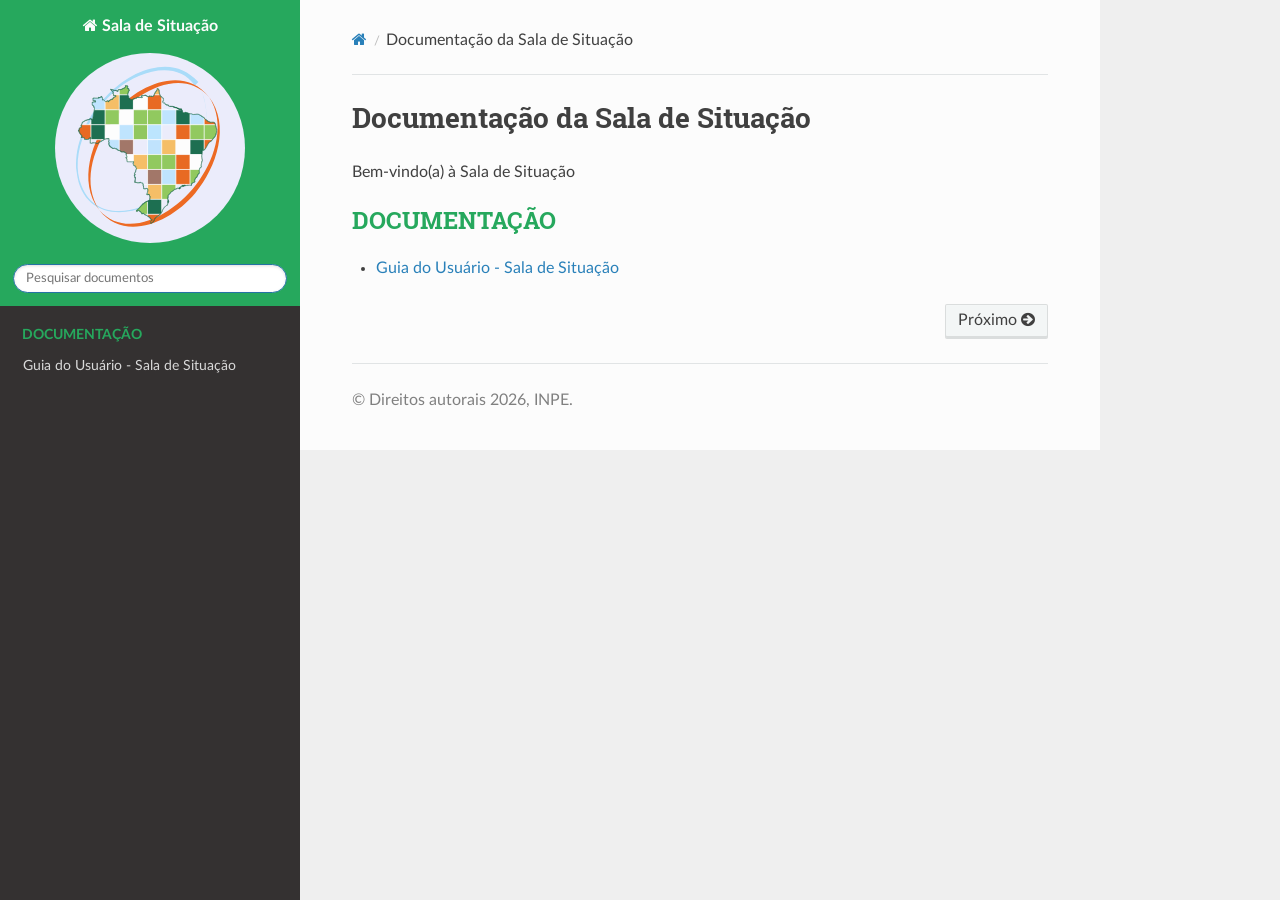
==== commit 7ed3dd89: "Update index.html" ====
--- a/index.html
+++ b/index.html
@@ -5,9 +5,9 @@
   <meta name="viewport" content="width=device-width, initial-scale=1" />
   <meta name="viewport" content="width=device-width, initial-scale=1.0" />
   <title>Documentação do Sala de Situação &mdash; Documentação Sala de Situação 1.0.0</title>
-  <link rel="stylesheet" type="text/css" href="_static/pygments.css?v=b86133f3" />
-  <link rel="stylesheet" type="text/css" href="_static/css/theme.css?v=9edc463e" />
-  <link rel="stylesheet" type="text/css" href="_static/style.css?v=659b1e63" />
+  <link rel="stylesheet" type="text/css" href="_static/pygments.css" />
+  <link rel="stylesheet" type="text/css" href="_static/css/theme.css" />
+  <link rel="stylesheet" type="text/css" href="_static/style.css" />
 
   <script src="_static/jquery.js?v=5d32c60e"></script>
   <script src="_static/_sphinx_javascript_frameworks_compat.js?v=2cd50e6c"></script>
@@ -97,4 +97,4 @@
     });
   </script> 
 </body>
-</html>+</html>
--- a/_static/pygments.css
+++ b/_static/pygments.css
@@ -0,0 +1,75 @@
+pre { line-height: 125%; }
+td.linenos .normal { color: inherit; background-color: transparent; padding-left: 5px; padding-right: 5px; }
+span.linenos { color: inherit; background-color: transparent; padding-left: 5px; padding-right: 5px; }
+td.linenos .special { color: #000000; background-color: #ffffc0; padding-left: 5px; padding-right: 5px; }
+span.linenos.special { color: #000000; background-color: #ffffc0; padding-left: 5px; padding-right: 5px; }
+.highlight .hll { background-color: #ffffcc }
+.highlight { background: #f8f8f8; }
+.highlight .c { color: #3D7B7B; font-style: italic } /* Comment */
+.highlight .err { border: 1px solid #F00 } /* Error */
+.highlight .k { color: #008000; font-weight: bold } /* Keyword */
+.highlight .o { color: #666 } /* Operator */
+.highlight .ch { color: #3D7B7B; font-style: italic } /* Comment.Hashbang */
+.highlight .cm { color: #3D7B7B; font-style: italic } /* Comment.Multiline */
+.highlight .cp { color: #9C6500 } /* Comment.Preproc */
+.highlight .cpf { color: #3D7B7B; font-style: italic } /* Comment.PreprocFile */
+.highlight .c1 { color: #3D7B7B; font-style: italic } /* Comment.Single */
+.highlight .cs { color: #3D7B7B; font-style: italic } /* Comment.Special */
+.highlight .gd { color: #A00000 } /* Generic.Deleted */
+.highlight .ge { font-style: italic } /* Generic.Emph */
+.highlight .ges { font-weight: bold; font-style: italic } /* Generic.EmphStrong */
+.highlight .gr { color: #E40000 } /* Generic.Error */
+.highlight .gh { color: #000080; font-weight: bold } /* Generic.Heading */
+.highlight .gi { color: #008400 } /* Generic.Inserted */
+.highlight .go { color: #717171 } /* Generic.Output */
+.highlight .gp { color: #000080; font-weight: bold } /* Generic.Prompt */
+.highlight .gs { font-weight: bold } /* Generic.Strong */
+.highlight .gu { color: #800080; font-weight: bold } /* Generic.Subheading */
+.highlight .gt { color: #04D } /* Generic.Traceback */
+.highlight .kc { color: #008000; font-weight: bold } /* Keyword.Constant */
+.highlight .kd { color: #008000; font-weight: bold } /* Keyword.Declaration */
+.highlight .kn { color: #008000; font-weight: bold } /* Keyword.Namespace */
+.highlight .kp { color: #008000 } /* Keyword.Pseudo */
+.highlight .kr { color: #008000; font-weight: bold } /* Keyword.Reserved */
+.highlight .kt { color: #B00040 } /* Keyword.Type */
+.highlight .m { color: #666 } /* Literal.Number */
+.highlight .s { color: #BA2121 } /* Literal.String */
+.highlight .na { color: #687822 } /* Name.Attribute */
+.highlight .nb { color: #008000 } /* Name.Builtin */
+.highlight .nc { color: #00F; font-weight: bold } /* Name.Class */
+.highlight .no { color: #800 } /* Name.Constant */
+.highlight .nd { color: #A2F } /* Name.Decorator */
+.highlight .ni { color: #717171; font-weight: bold } /* Name.Entity */
+.highlight .ne { color: #CB3F38; font-weight: bold } /* Name.Exception */
+.highlight .nf { color: #00F } /* Name.Function */
+.highlight .nl { color: #767600 } /* Name.Label */
+.highlight .nn { color: #00F; font-weight: bold } /* Name.Namespace */
+.highlight .nt { color: #008000; font-weight: bold } /* Name.Tag */
+.highlight .nv { color: #19177C } /* Name.Variable */
+.highlight .ow { color: #A2F; font-weight: bold } /* Operator.Word */
+.highlight .w { color: #BBB } /* Text.Whitespace */
+.highlight .mb { color: #666 } /* Literal.Number.Bin */
+.highlight .mf { color: #666 } /* Literal.Number.Float */
+.highlight .mh { color: #666 } /* Literal.Number.Hex */
+.highlight .mi { color: #666 } /* Literal.Number.Integer */
+.highlight .mo { color: #666 } /* Literal.Number.Oct */
+.highlight .sa { color: #BA2121 } /* Literal.String.Affix */
+.highlight .sb { color: #BA2121 } /* Literal.String.Backtick */
+.highlight .sc { color: #BA2121 } /* Literal.String.Char */
+.highlight .dl { color: #BA2121 } /* Literal.String.Delimiter */
+.highlight .sd { color: #BA2121; font-style: italic } /* Literal.String.Doc */
+.highlight .s2 { color: #BA2121 } /* Literal.String.Double */
+.highlight .se { color: #AA5D1F; font-weight: bold } /* Literal.String.Escape */
+.highlight .sh { color: #BA2121 } /* Literal.String.Heredoc */
+.highlight .si { color: #A45A77; font-weight: bold } /* Literal.String.Interpol */
+.highlight .sx { color: #008000 } /* Literal.String.Other */
+.highlight .sr { color: #A45A77 } /* Literal.String.Regex */
+.highlight .s1 { color: #BA2121 } /* Literal.String.Single */
+.highlight .ss { color: #19177C } /* Literal.String.Symbol */
+.highlight .bp { color: #008000 } /* Name.Builtin.Pseudo */
+.highlight .fm { color: #00F } /* Name.Function.Magic */
+.highlight .vc { color: #19177C } /* Name.Variable.Class */
+.highlight .vg { color: #19177C } /* Name.Variable.Global */
+.highlight .vi { color: #19177C } /* Name.Variable.Instance */
+.highlight .vm { color: #19177C } /* Name.Variable.Magic */
+.highlight .il { color: #666 } /* Literal.Number.Integer.Long */
--- a/_static/style.css
+++ b/_static/style.css
@@ -0,0 +1,7 @@
+.wy-side-nav-search, .wy-nav-top {
+  background-color: #26a85d;
+}
+
+.caption-text {
+  color: #26a85d;
+}
